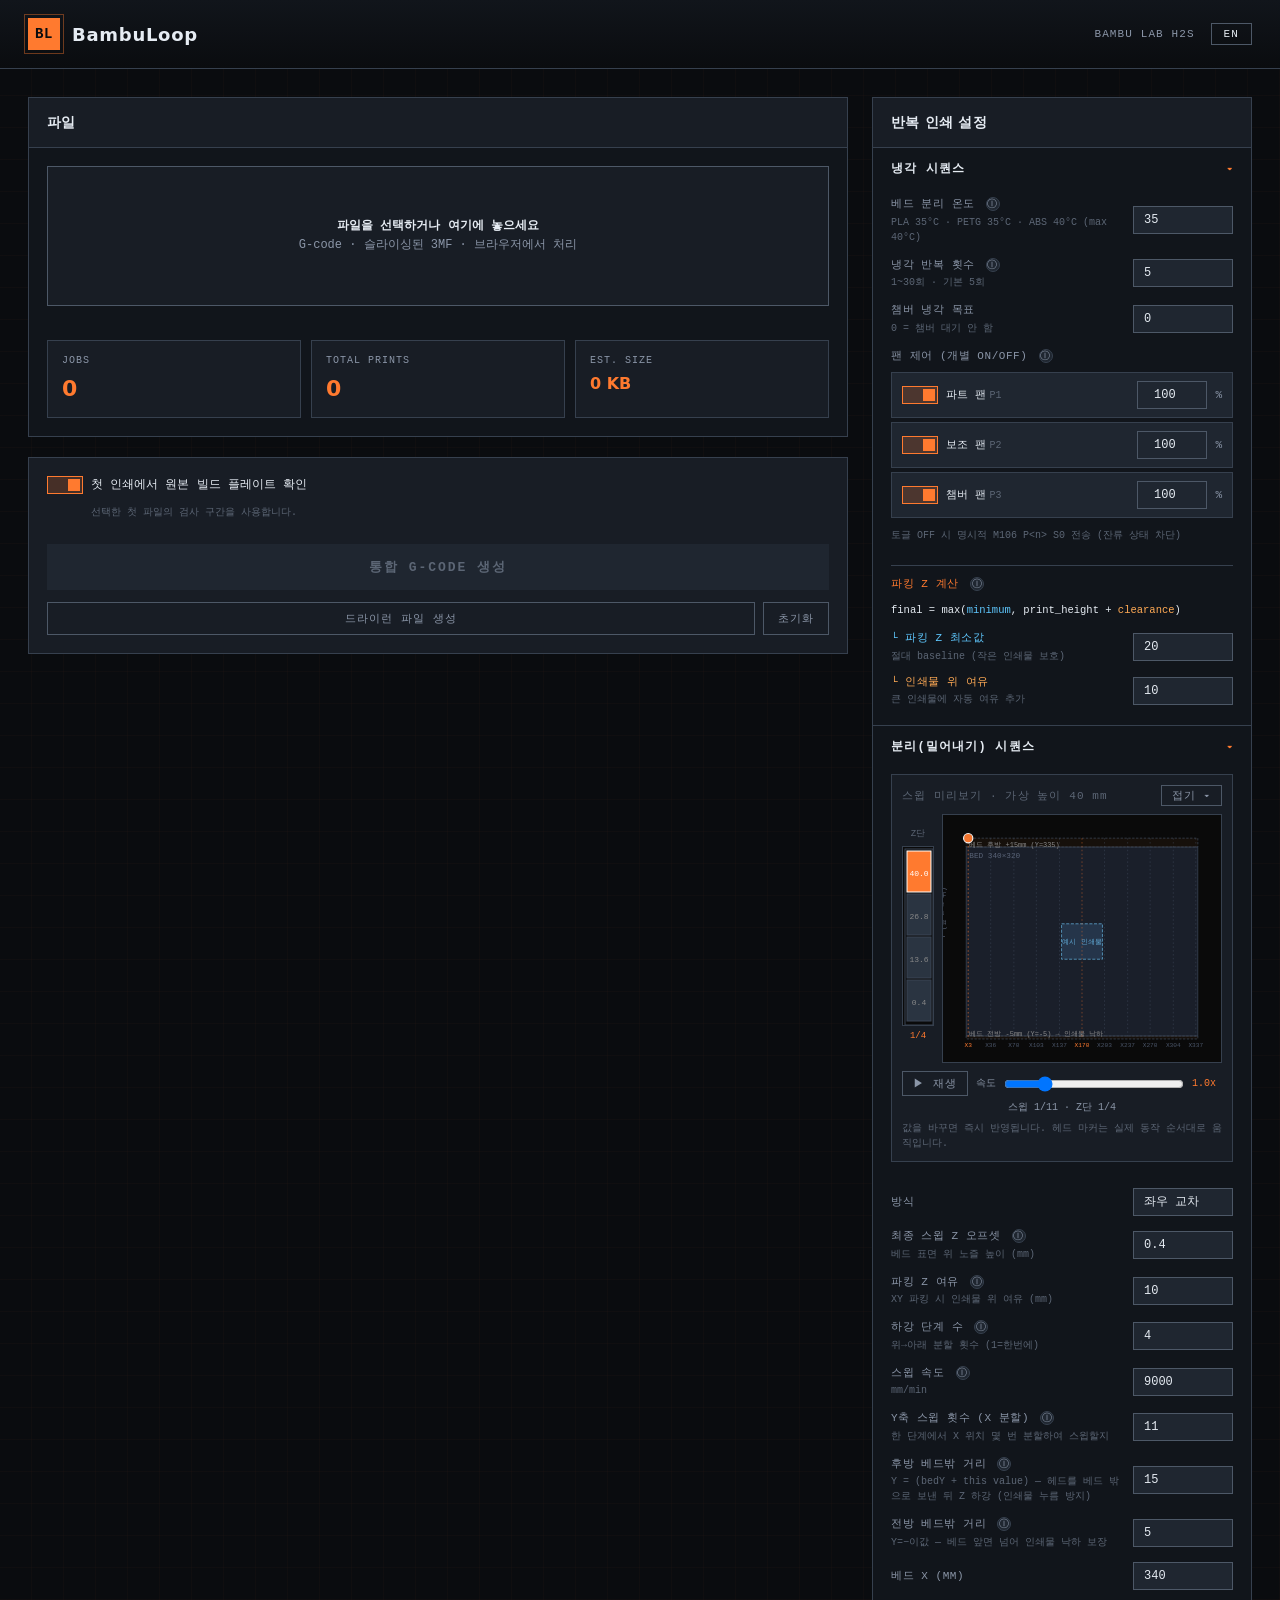
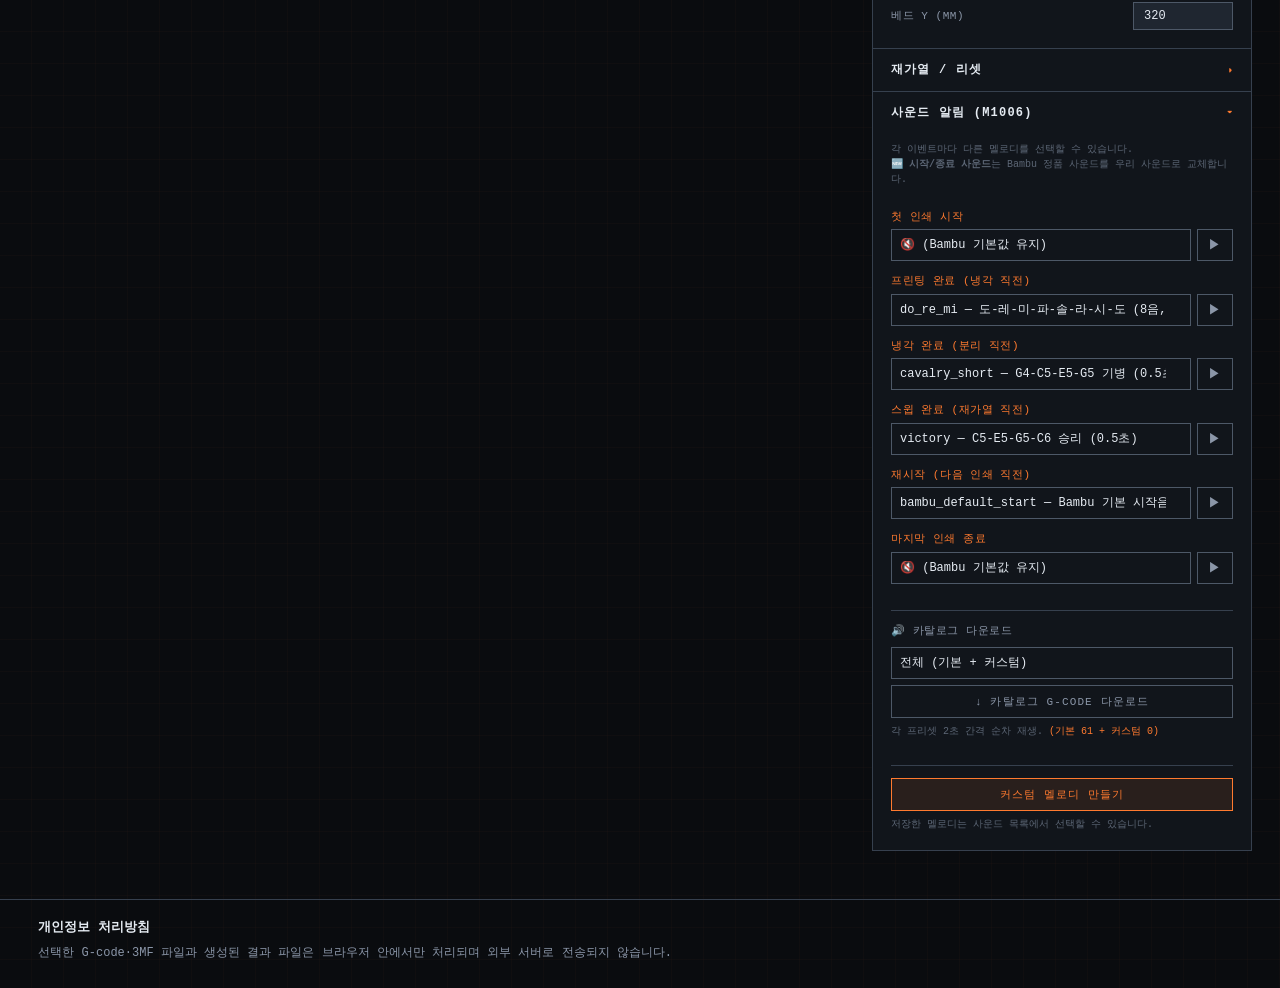
==== docs/index.html @ 319ebb09 "Run BambuLoop in the browser and add GitHub Pages deployment" ====
<!DOCTYPE html>
<html lang="ko">
<head>
<meta charset="UTF-8" />
<meta name="viewport" content="width=device-width, initial-scale=1.0" />
<title>BambuLoop — Bambu H2S 자동 반복 인쇄</title>

<link rel="icon" href="data:,">
<link rel="stylesheet" href="./assets/style.css">
</head>
<body>

<p id="fileNotice" class="notice" hidden>Pages 또는 로컬 HTTP 주소에서 열어 주세요. · Open this site over HTTP or HTTPS.</p>
<script>if (location.protocol === "file:") document.getElementById("fileNotice").hidden = false;</script>

<header>
  <div class="logo">
    <div class="logo-mark">BL</div>
    <div>BambuLoop</div>
  </div>
  <div class="status-bar">
    <span id="engineStatus" role="status" aria-live="polite" hidden></span>
    <span>Bambu Lab H2S</span>
    <button id="langToggle" style="background:transparent; border:1px solid var(--line-2); color:var(--text); padding:4px 12px; cursor:pointer; font-family:inherit; font-size:11px; letter-spacing:0.1em;">
      EN / KO
    </button>
  </div>
</header>

<main>
  <!-- ============ LEFT: job panel ============ -->
  <div>
    <!-- Upload -->
    <div class="panel">
      <div class="panel-header">
        <span class="panel-title"><span data-i18n="panel_upload">파일</span></span>
      </div>
      <div class="panel-body">
        <label class="dropzone" id="dropzone">
          <div class="dropzone-text">
            <strong data-i18n="choose_files">파일을 선택하거나 여기에 놓으세요</strong><br>
            <span data-i18n="file_types">G-code · 슬라이싱된 3MF · 브라우저에서 처리</span>
          </div>
          <input type="file" id="fileInput" multiple accept=".gcode,.gco,.g,.3mf" />
        </label>

        <div class="job-list" id="jobList"></div>
        <div class="summary">
          <div class="summary-card">
            <div class="summary-label">JOBS</div>
            <div class="summary-value" id="sumJobs">0</div>
          </div>
          <div class="summary-card">
            <div class="summary-label">TOTAL PRINTS</div>
            <div class="summary-value" id="sumPrints">0</div>
          </div>
          <div class="summary-card">
            <div class="summary-label">EST. SIZE</div>
            <div class="summary-value" id="sumSize" style="font-size:16px;">— KB</div>
          </div>
        </div>
      </div>
    </div>

    <!-- Multi-project compatibility warning banner (persistent) -->
    <div id="compatBanner" style="display:none; margin-top:12px; padding:14px 16px; border:2px solid #e74c3c; background:rgba(231,76,60,0.1); border-left:6px solid #e74c3c;">
      <div style="display:flex; gap:12px; align-items:flex-start;">
        <div style="flex:1;">
          <div id="compatBannerTitle" style="font-weight:700; font-size:13px; color:#ff8e7a; margin-bottom:6px; letter-spacing:0.05em;">

          </div>
          <div id="compatBannerBody" style="font-size:12px; color:var(--text); line-height:1.6;">
            <!-- filled dynamically -->
          </div>
          <div id="compatBannerHelp" style="font-size:11px; color:var(--text-dim); margin-top:8px; line-height:1.5;">
            <!-- filled dynamically -->
          </div>
        </div>
      </div>
    </div>

    <!-- Actions -->
    <div class="action-zone">
      <div class="plate-check-setting">
        <label class="toggle">
          <input type="checkbox" id="verify_build_plate" aria-describedby="plateCheckSource" checked />
          <span class="toggle-track"></span>
          <span class="toggle-label" data-i18n="verify_plate">첫 인쇄에서 원본 빌드 플레이트 확인</span>
        </label>
        <div class="field-hint" id="plateCheckSource" role="status"></div>
      </div>
      <button class="btn-primary" id="generateBtn" disabled>
        통합 G-code 생성
      </button>
      <div style="display:flex; gap:8px;">
        <button class="btn-secondary" id="dryRunBtn" style="flex:1;"><span data-i18n="btn_dryrun">드라이런 파일 생성</span></button>
        <button class="btn-secondary" id="resetBtn" style="flex:0 0 auto;"><span data-i18n="btn_reset">초기화</span></button>
      </div>
      <div class="result" id="result">
        <div class="result-title"><span data-i18n="result_complete">생성 완료</span></div>
        <div class="result-stats">
          <div>파일명: <span class="v" id="rFile">—</span></div>
          <div>크기: <span class="v" id="rSize">—</span></div>
          <div>총 라인: <span class="v" id="rLines">—</span></div>
          <div>총 인쇄: <span class="v" id="rCopies">—</span></div>
        </div>

        <div class="field-hint" id="resultPlateCheck" aria-live="polite"></div>

        <!-- Safety validation result -->
        <div id="safetyBox" style="margin-top:14px; padding:12px; border:1.5px solid var(--line-2); display:none;">
          <div style="display:flex; align-items:center; justify-content:space-between; margin-bottom:8px; gap:8px; flex-wrap:wrap;">
            <div style="font-weight:700; font-size:13px;" id="safetyVerdict">—</div>
            <div style="display:flex; gap:6px; align-items:center;">
              <span style="font-size:11px; color:var(--text-dim);"><span data-i18n="purge_margin">퍼징 마진</span></span>
              <input type="number" id="safetyMargin" value="20" min="0" max="50" step="1" style="width:60px; background:var(--bg); color:var(--text); border:1px solid var(--line-2); padding:4px;" />
              <span style="font-size:11px; color:var(--text-dim);">mm</span>
              <button class="btn-secondary" id="safetyRecheck" style="padding:4px 10px; font-size:11px;"><span data-i18n="safety_recheck">↻ 재검증</span></button>
            </div>
          </div>
          <div class="result-stats" style="grid-template-columns:1fr 1fr;">
            <div>이동 명령: <span class="v" id="sMoves">—</span></div>
            <div>실제 BBox: <span class="v" id="sBbox" style="font-size:11px;">—</span></div>
            <div>인쇄 영역: <span class="v" id="sPrintable" style="font-size:11px;">—</span></div>
            <div><span data-i18n="safety_physical">구간별 검사 범위</span> <span class="v" id="sPhysical" style="font-size:11px;">—</span></div>
          </div>
          <div style="display:flex; gap:8px; margin-top:8px;">
            <div style="flex:1; padding:8px; background:rgba(255,165,0,0.06); border-left:3px solid #f5a623;">
              ⚠️ 영역 밖: <strong id="sSoftCount">0</strong>
              <button class="btn-secondary" id="sSoftDetailBtn" style="padding:2px 8px; margin-left:6px; font-size:11px;" disabled><span data-i18n="safety_details">상세</span></button>
            </div>
            <div style="flex:1; padding:8px; background:rgba(255,80,80,0.06); border-left:3px solid #e74c3c;">
              ⛔ 충돌 위험: <strong id="sHardCount">0</strong>
              <button class="btn-secondary" id="sHardDetailBtn" style="padding:2px 8px; margin-left:6px; font-size:11px;" disabled>상세</button>
            </div>
          </div>
          <div class="field-hint" id="sHeader" style="margin-top:6px;"></div>
        </div>

        <p id="repackNote" class="notice" hidden></p>
        <a class="btn-download" id="downloadLink" href="#" download>↓ 다운로드</a>
      </div>
    </div>
  </div>

  <!-- ============ RIGHT: settings panel ============ -->
  <aside>
    <div class="panel">
      <div class="panel-header">
        <span class="panel-title"><span data-i18n="panel_settings">반복 인쇄 설정</span></span>
      </div>

      <!-- Cooling settings -->
      <div class="settings-section" data-section="cooling">
        <div class="settings-header">
          <span><span data-i18n="section_cooling">냉각 시퀀스</span></span>
          <span class="chev">▾</span>
        </div>
        <div class="settings-body">
          <div class="field">
            <div class="field-row">
              <div>
                <div class="field-label">
                  <span data-i18n="bed_detach_temp">베드 분리 온도</span>
                  <span class="info-tip" data-tip="bed_detach_tip">ⓘ</span>
                </div>
                <div class="field-hint">PLA 35°C · PETG 35°C · ABS 40°C (max 40°C)</div>
              </div>
              <input type="number" id="cooling_bed_temp" value="35" min="0" max="40" />
            </div>
          </div>
          <div class="field">
            <div class="field-row">
              <div>
                <div class="field-label">냉각 반복 횟수 <span class="info-tip" data-tip="cooling_retries_tip">ⓘ</span></div>
                <div class="field-hint"><span data-i18n="cooling_wait_hint">1~30회 · 기본 5회</span></div>
              </div>
              <input type="number" id="cooling_retries" value="5" min="1" max="30" />
            </div>
          </div>
          <div class="field">
            <div class="field-row">
              <div>
                <div class="field-label">챔버 냉각 목표</div>
                <div class="field-hint">0 = 챔버 대기 안 함</div>
              </div>
              <input type="number" id="cooling_chamber_temp" value="0" min="0" max="60" />
            </div>
          </div>
          <div class="field">
            <div class="field-label" style="margin-bottom:4px;">팬 제어 (개별 ON/OFF) <span class="info-tip" data-tip="fan_tip">ⓘ</span></div>
            <div class="fan-row" id="fan-row-p1">
              <label class="toggle">
                <input type="checkbox" id="part_fan_enabled" aria-labelledby="part_fanLabel" checked />
                <span class="toggle-track"></span>
              </label>
              <div><span class="fan-name" id="part_fanLabel" data-i18n="part_fan">파트 쿨링</span><span class="fan-id">P1</span></div>
              <input type="number" id="part_fan_speed" aria-labelledby="part_fanLabel" value="100" min="0" max="100" /><span class="fan-pct">%</span>
            </div>
            <div class="fan-row" id="fan-row-p2">
              <label class="toggle">
                <input type="checkbox" id="aux_fan_enabled" aria-labelledby="aux_fanLabel" checked />
                <span class="toggle-track"></span>
              </label>
              <div><span class="fan-name" id="aux_fanLabel" data-i18n="aux_fan">AUX 보조 팬</span><span class="fan-id">P2</span></div>
              <input type="number" id="aux_fan_speed" aria-labelledby="aux_fanLabel" value="100" min="0" max="100" /><span class="fan-pct">%</span>
            </div>
            <div class="fan-row" id="fan-row-p3">
              <label class="toggle">
                <input type="checkbox" id="chamber_fan_enabled" aria-labelledby="chamber_fanLabel" checked />
                <span class="toggle-track"></span>
              </label>
              <div><span class="fan-name" id="chamber_fanLabel" data-i18n="chamber_fan">챔버 배기</span><span class="fan-id">P3</span></div>
              <input type="number" id="chamber_fan_speed" aria-labelledby="chamber_fanLabel" value="100" min="0" max="100" /><span class="fan-pct">%</span>
            </div>
            <div class="field-hint" style="margin-top:6px;">토글 OFF 시 명시적 M106 P&lt;n&gt; S0 전송 (잔류 상태 차단)</div>
          </div>
          <!-- Parking Z (two values shown together) -->
          <div class="field" style="border-top:1px solid var(--line); margin-top:10px; padding-top:10px;">
            <div class="field-label" style="color:var(--accent); margin-bottom:4px;">
              <span data-i18n="parking_z_group">파킹 Z 계산</span>
              <span class="info-tip" data-tip="parking_z_tip">ⓘ</span>
            </div>
            <div class="field-hint" style="margin-bottom:8px; font-family:monospace; font-size:10.5px; color:var(--text);">
              final = max(<span style="color:#5fc8ff;">minimum</span>, print_height + <span style="color:#ffaa55;">clearance</span>)
            </div>
            <div class="field-row">
              <div>
                <div class="field-label" style="color:#5fc8ff;">└ <span data-i18n="parking_z_min">파킹 Z 최소값</span></div>
                <div class="field-hint" data-i18n="parking_z_min_hint">절대 baseline (작은 인쇄물 보호)</div>
              </div>
              <input type="number" id="cooling_park_z_min" value="20" min="20" max="320" />
            </div>
            <div class="field-row" style="margin-top:6px;">
              <div>
                <div class="field-label" style="color:#ffaa55;">└ <span data-i18n="parking_z_clearance">인쇄물 위 여유</span></div>
                <div class="field-hint" data-i18n="parking_z_clearance_hint">큰 인쇄물에 자동 여유 추가</div>
              </div>
              <input type="number" id="park_z_clearance" value="10" min="3" max="50" />
            </div>
          </div>
        </div>
      </div>

      <!-- Eject settings -->
      <div class="settings-section" data-section="eject">
        <div class="settings-header">
          <span><span data-i18n="section_eject">분리(밀어내기) 시퀀스</span></span>
          <span class="chev">▾</span>
        </div>
        <div class="settings-body">
          <!-- ==== Sweep visualization (live preview) ==== -->
          <div class="sweep-viz-wrap" style="margin-bottom:14px; border:1px solid var(--line); padding:10px; background:var(--bg-2);">
            <div style="display:flex; justify-content:space-between; align-items:center; margin-bottom:8px;">
              <div style="font-size:11px; color:var(--text-faint); letter-spacing:0.1em;"><span data-i18n="sweep_preview">스윕 미리보기</span> <span id="previewHeight"></span></div>
              <button class="btn-secondary" id="sweepVizToggle" style="padding:2px 10px; font-size:11px;">접기 ▾</button>
            </div>
            <div id="sweepVizContent">
              <div style="display:flex; gap:8px; align-items:flex-start;">
                <!-- Z progress indicator (left side) -->
                <div style="display:flex; flex-direction:column; align-items:center; padding-top:14px;">
                  <div style="font-size:9px; color:var(--text-faint); margin-bottom:4px;">Z단</div>
                  <svg id="sweepZBar" width="32" height="180" style="background:#0a0a0a; border:1px solid var(--line);"></svg>
                  <div id="sweepZLabel" style="font-size:9px; color:var(--accent); margin-top:4px;">1/4</div>
                </div>
                <!-- Bed top-down view (main) -->
                <div style="flex:1;">
                  <svg id="sweepTopSvg" viewBox="0 0 360 320" style="width:100%; height:auto; background:#0a0a0a; border:1px solid var(--line); display:block;"></svg>
                </div>
              </div>
              <!-- Controls -->
              <div style="display:flex; gap:8px; align-items:center; margin-top:8px; flex-wrap:wrap;">
                <button class="btn-secondary" id="sweepPlayBtn" style="padding:4px 10px; font-size:11px; min-width:60px;"><span data-i18n="sweep_play">▶ 재생</span></button>
                <span style="font-size:10px; color:var(--text-dim);"><span data-i18n="sweep_speed">속도</span></span>
                <input type="range" id="sweepSpeed" min="0.5" max="3" step="0.5" value="1" style="flex:1; min-width:80px;" />
                <span id="sweepSpeedLabel" style="font-size:10px; color:var(--accent); min-width:30px;">1.0x</span>
              </div>
              <div id="sweepStatus" style="font-size:10px; color:var(--text-dim); margin-top:4px; text-align:center;">—</div>
              <div class="field-hint" style="margin-top:6px;">
                값을 바꾸면 즉시 반영됩니다. 헤드 마커는 실제 동작 순서대로 움직입니다.
              </div>
            </div>
          </div>

          <div class="field">
            <div class="field-row">
              <div><div class="field-label"><span data-i18n="method">방식</span></div></div>
              <select id="eject_method">
                <option value="multi_sweep">다중 스윕</option>
                <option value="edge_to_center" selected>좌우 교차</option>
                <option value="edge_to_center_bottom">좌우 교차 (바닥 고정)</option>
                <option value="zigzag">지그재그</option>
                <option value="sweep">단일 스윕</option>
                <option value="bottom_only">바닥 반복 (낮은 오브젝트)</option>
                <option value="none">사용 안 함</option>
              </select>
            </div>
          </div>
          <div class="field">
            <div class="field-row">
              <div>
                <div class="field-label">최종 스윕 Z 오프셋 <span class="info-tip" data-tip="eject_z_offset_tip">ⓘ</span></div>
                <div class="field-hint">베드 표면 위 노즐 높이 (mm)</div>
              </div>
              <input type="number" id="eject_z_offset" value="0.4" step="0.1" min="0" max="5" />
            </div>
          </div>
          <div class="field">
            <div class="field-row">
              <div>
                <div class="field-label">파킹 Z 여유 <span class="info-tip" data-tip="initial_z_clearance_tip">ⓘ</span></div>
                <div class="field-hint">XY 파킹 시 인쇄물 위 여유 (mm)</div>
              </div>
              <input type="number" id="eject_z_start_offset" value="10" step="0.5" min="2" max="50" />
            </div>
          </div>
          <div class="field">
            <div class="field-row">
              <div>
                <div class="field-label">하강 단계 수 <span class="info-tip" data-tip="descent_steps_tip">ⓘ</span></div>
                <div class="field-hint">위→아래 분할 횟수 (1=한번에)</div>
              </div>
              <input type="number" id="eject_descent_steps" value="4" min="1" max="10" />
            </div>
          </div>
          <div class="field">
            <div class="field-row">
              <div>
                <div class="field-label">스윕 속도 <span class="info-tip" data-tip="sweep_speed_tip">ⓘ</span></div>
                <div class="field-hint">mm/min</div>
              </div>
              <input type="number" id="eject_speed" value="9000" min="500" max="12000" step="100" />
            </div>
          </div>
          <div class="field">
            <div class="field-row">
              <div>
                <div class="field-label">Y축 스윕 횟수 (X 분할) <span class="info-tip" data-tip="x_passes_tip">ⓘ</span></div>
                <div class="field-hint">한 단계에서 X 위치 몇 번 분할하여 스윕할지</div>
              </div>
              <input type="number" id="eject_passes" value="11" min="1" max="30" />
            </div>
          </div>
          <div class="field">
            <div class="field-row">
              <div>
                <div class="field-label">후방 베드밖 거리 <span class="info-tip" data-tip="back_overhang_tip">ⓘ</span></div>
                <div class="field-hint">Y = (bedY + this value) — 헤드를 베드 밖으로 보낸 뒤 Z 하강 (인쇄물 누름 방지)</div>
              </div>
              <input type="number" id="back_overhang_mm" value="15" min="0" max="30" />
            </div>
          </div>
          <div class="field">
            <div class="field-row">
              <div>
                <div class="field-label">전방 베드밖 거리 <span class="info-tip" data-tip="front_overhang_tip">ⓘ</span></div>
                <div class="field-hint">Y=−이값 — 베드 앞면 넘어 인쇄물 낙하 보장</div>
              </div>
              <input type="number" id="front_overhang_mm" value="5" min="0" max="20" />
            </div>
          </div>
          <div class="field">
            <div class="field-row">
              <div><div class="field-label">베드 X (mm)</div></div>
              <input type="number" id="bed_size_x" value="340" min="100" max="500" />
            </div>
          </div>
          <div class="field">
            <div class="field-row">
              <div><div class="field-label">베드 Y (mm)</div></div>
              <input type="number" id="bed_size_y" value="320" min="100" max="500" />
            </div>
          </div>
        </div>
      </div>

      <!-- Reset / safety -->
      <div class="settings-section collapsed" data-section="reset">
        <div class="settings-header">
          <span data-i18n="section_reheat">리셋 / 안전 / 재가열</span>
          <span class="chev">▾</span>
        </div>
        <div class="settings-body">
          <label class="toggle">
            <input type="checkbox" id="pause_after_eject" />
            <span class="toggle-track"></span>
            <span class="toggle-label">분리 후 일시정지 (Handy 카메라로 검증)</span>
          </label>
          <div class="field-hint" style="margin-left:46px;margin-top:-4px;">M400 U1 삽입. Bambu Handy/Studio에서 'Resume'으로 재개</div>

          <label class="toggle">
            <input type="checkbox" id="nozzle_clean_between" checked />
            <span class="toggle-track"></span>
            <span class="toggle-label">노즐 클리닝 (G150.1)</span>
          </label>
          <div class="field-hint" style="margin-left:46px;margin-top:-4px;">Bambu 플러싱 블록에 이미 포함됨. 플러싱 fallback 시에만 개별 적용.</div>

          <label class="toggle">
            <input type="checkbox" id="rehome_xy_between" checked />
            <span class="toggle-track"></span>
            <span class="toggle-label">XY 재호밍 (인쇄 사이)</span>
          </label>
          <label class="toggle">
            <input type="checkbox" id="rehome_z_between" />
            <span class="toggle-track"></span>
            <span class="toggle-label">Z 재호밍 (느림, 정밀 필요 시)</span>
          </label>
          <label class="toggle">
            <input type="checkbox" id="purge_between" checked />
            <span class="toggle-track"></span>
            <span class="toggle-label">플러싱 + 클리닝 (Bambu 표준)</span>
          </label>
          <div class="field-hint" style="margin-left:46px; margin-top:-4px;">
            가비지 캔으로 필라멘트 배출(E45) + G150.1 와이프 — 베드에 잔여물 없음.<br>
            <span data-i18n="purge_source">슬라이서 파일의 필라멘트별 퍼징 설정을 사용합니다.</span>
          </div>
          <div class="field">
            <div class="field-row">
              <div>
                <div class="field-label">Fallback 시만 사용</div>
                <div class="field-hint">Bambu 블록 없을 때 수동 E 압출량 (legacy, 무시됨)</div>
              </div>
              <input type="number" id="purge_length_mm" value="30" min="10" max="100" />
            </div>
          </div>

          <!-- M73 progress recalc options -->
          <div class="field" style="border-top:1px solid var(--line); margin-top:10px; padding-top:10px;">
            <div class="field-label" style="color:var(--accent);"><span data-i18n="m73_section">M73 진행률 재계산</span></div>
            <div class="field-hint" style="margin-bottom:6px; line-height:1.5;">
              원본 G-code 헤더의 시간을 기반으로 전체 bambuloop 누적 진행률 자동 계산.
              <strong>항상 ON</strong> — 인쇄 사이 POST_PRINT 시간만 미세조정 가능.
            </div>
            <div class="field-row">
              <div>
                <div class="field-label"><span data-i18n="m73_override">사이클당 추가 시간 (분)</span></div>
                <div class="field-hint">0 = 자동 추정 (냉각/분리/재가열/리셋 합산)</div>
              </div>
              <input type="number" id="post_print_override_min" value="0" min="0" max="60" step="1" />
            </div>
          </div>
        </div>
      </div>

      <!-- Sound alert settings -->
      <div class="settings-section" data-section="sound">
        <div class="settings-header">
          <span><span data-i18n="section_sound">사운드 알림 (M1006)</span></span>
          <span class="chev">▾</span>
        </div>
        <div class="settings-body">
          <div class="field-hint" style="margin-bottom:10px;">
            각 이벤트마다 다른 멜로디를 선택할 수 있습니다.<br>
            🆕 <strong>시작/종료 사운드</strong>는 Bambu 정품 사운드를 우리 사운드로 교체합니다.
          </div>

          <div class="field">
            <div class="field-label" style="color:var(--accent);"><span data-i18n="sound_event_start">첫 인쇄 시작</span></div>
            <div style="display:flex; gap:6px; align-items:center;"><select id="sound_print_start" style="flex:1; min-width:0; background:var(--bg); color:var(--text); border:1.5px solid var(--line-2); padding:8px; font-family:inherit; font-size:12px;"></select><button class="btn-secondary sound-preview-btn" data-target="sound_print_start" style="padding:6px 10px; font-size:13px; flex-shrink:0;" title="브라우저에서 미리듣기">▶</button></div>
          </div>

          <div class="field">
            <div class="field-label" style="color:var(--accent);"><span data-i18n="sound_event_done">프린팅 완료 (냉각 직전)</span></div>
            <div style="display:flex; gap:6px; align-items:center;"><select id="sound_print_done" style="flex:1; min-width:0; background:var(--bg); color:var(--text); border:1.5px solid var(--line-2); padding:8px; font-family:inherit; font-size:12px;"></select><button class="btn-secondary sound-preview-btn" data-target="sound_print_done" style="padding:6px 10px; font-size:13px; flex-shrink:0;" title="브라우저에서 미리듣기">▶</button></div>
          </div>

          <div class="field">
            <div class="field-label" style="color:var(--accent);"><span data-i18n="sound_event_cool">냉각 완료 (분리 직전)</span></div>
            <div style="display:flex; gap:6px; align-items:center;"><select id="sound_cool_done" style="flex:1; min-width:0; background:var(--bg); color:var(--text); border:1.5px solid var(--line-2); padding:8px; font-family:inherit; font-size:12px;"></select><button class="btn-secondary sound-preview-btn" data-target="sound_cool_done" style="padding:6px 10px; font-size:13px; flex-shrink:0;" title="브라우저에서 미리듣기">▶</button></div>
          </div>

          <div class="field">
            <div class="field-label" style="color:var(--accent);"><span data-i18n="sound_event_sweep">스윕 완료 (재가열 직전)</span></div>
            <div style="display:flex; gap:6px; align-items:center;"><select id="sound_sweep_done" style="flex:1; min-width:0; background:var(--bg); color:var(--text); border:1.5px solid var(--line-2); padding:8px; font-family:inherit; font-size:12px;"></select><button class="btn-secondary sound-preview-btn" data-target="sound_sweep_done" style="padding:6px 10px; font-size:13px; flex-shrink:0;" title="브라우저에서 미리듣기">▶</button></div>
          </div>

          <div class="field">
            <div class="field-label" style="color:var(--accent);"><span data-i18n="sound_event_restart">재시작 (다음 인쇄 직전)</span></div>
            <div style="display:flex; gap:6px; align-items:center;"><select id="sound_restart" style="flex:1; min-width:0; background:var(--bg); color:var(--text); border:1.5px solid var(--line-2); padding:8px; font-family:inherit; font-size:12px;"></select><button class="btn-secondary sound-preview-btn" data-target="sound_restart" style="padding:6px 10px; font-size:13px; flex-shrink:0;" title="브라우저에서 미리듣기">▶</button></div>
          </div>

          <div class="field">
            <div class="field-label" style="color:var(--accent);"><span data-i18n="sound_event_end">마지막 인쇄 종료</span></div>
            <div style="display:flex; gap:6px; align-items:center;"><select id="sound_print_end" style="flex:1; min-width:0; background:var(--bg); color:var(--text); border:1.5px solid var(--line-2); padding:8px; font-family:inherit; font-size:12px;"></select><button class="btn-secondary sound-preview-btn" data-target="sound_print_end" style="padding:6px 10px; font-size:13px; flex-shrink:0;" title="브라우저에서 미리듣기">▶</button></div>
          </div>

          <div style="margin-top:14px; padding-top:12px; border-top:1px solid var(--line);">
            <div class="field-label" style="margin-bottom:8px;"><span data-i18n="catalog_label">🔊 카탈로그 다운로드</span></div>
            <select id="catalogMode" style="width:100%; background:var(--bg); color:var(--text); border:1.5px solid var(--line-2); padding:8px; font-family:inherit; font-size:12px; margin-bottom:6px;">
              <option value="all"><span data-i18n="catalog_all">전체 (기본 + 커스텀)</span></option>
              <option value="builtin"><span data-i18n="catalog_builtin">기본 프리셋만</span></option>
              <option value="custom"><span data-i18n="catalog_custom">내 커스텀 멜로디만</span></option>
            </select>
            <button class="btn-secondary" id="soundCatalogBtn" style="width:100%;">
              ↓ 카탈로그 G-code 다운로드
            </button>
            <div class="field-hint" style="margin-top:6px; line-height:1.5;">
              각 프리셋 2초 간격 순차 재생. <span id="soundCatalogCount" style="color:var(--accent);"></span>
            </div>
          </div>

          <div style="margin-top:14px; padding-top:12px; border-top:1px solid var(--line);">
            <button class="btn-secondary" id="customMelodyBtn" style="width:100%; background:rgba(255,122,47,0.1); border-color:var(--accent); color:var(--accent);">
              커스텀 멜로디 만들기
            </button>
            <div class="field-hint" style="margin-top:6px; line-height:1.5;">
              <span data-i18n="melody_use">저장한 멜로디는 사운드 목록에서 선택할 수 있습니다.</span>
            </div>
          </div>
        </div>
      </div>
    </div>
  </aside>
</main>

<footer class="privacy-footer" aria-labelledby="privacyHeading">
  <h2 id="privacyHeading" data-i18n="privacy_heading">개인정보 처리방침</h2>
  <p data-i18n="privacy_files">선택한 G-code·3MF 파일과 생성된 결과 파일은 브라우저 안에서만 처리되며 외부 서버로 전송되지 않습니다.</p>
</footer>

<!-- ============================================================ -->
<!-- Custom modal (replaces native alert/confirm)                  -->
<!-- ============================================================ -->
<div class="modal-backdrop" id="alertModal" style="display:none; z-index:10010;">
  <div class="modal-card" style="max-width:520px; border:2px solid var(--accent);">
    <div class="modal-header" style="border-bottom:1px solid var(--line);">
      <span id="alertModalTitle" style="font-weight:700; letter-spacing:0.05em; font-size:14px;">Notice</span>
      <button class="modal-close" id="alertModalClose" style="background:none; border:none; color:var(--text); font-size:24px; cursor:pointer; line-height:1;">×</button>
    </div>
    <div class="modal-body" id="alertModalBody" style="padding:18px; font-size:13px; line-height:1.7; color:var(--text);">
      <!-- filled dynamically -->
    </div>
    <div class="modal-footer" style="padding:12px 18px; border-top:1px solid var(--line); display:flex; gap:8px; justify-content:flex-end;">
      <button class="btn-secondary" id="alertModalCancel" style="display:none;">Cancel</button>
      <button class="btn-primary" id="alertModalOk" style="padding:8px 24px;">OK</button>
    </div>
  </div>
</div>

<!-- ============================================================ -->
<!-- Custom melody builder modal                                   -->
<!-- ============================================================ -->
<div class="modal-backdrop" id="customMelodyModal" style="display:none;">
  <div class="modal-card" style="max-width:680px;">
    <div class="modal-header">
      <span style="color:var(--accent); font-weight:700; letter-spacing:0.15em;"><span data-i18n="modal_melody_builder">커스텀 멜로디 빌더</span></span>
      <button class="modal-close" id="cmCancel">×</button>
    </div>
    <div class="modal-body">
      <p style="font-size:12px; color:var(--text-dim); margin-bottom:14px; line-height:1.6;">
        음표를 추가/순서변경/삭제해서 멜로디를 만드세요.
        <strong style="color:var(--accent);">브라우저 미리듣기</strong>는 즉시 가능 (모터 음과 다름),
        <strong style="color:var(--accent);">프린터 미리듣기</strong>는 G-code 다운로드 후 프린터에서 실행.
      </p>

      <!-- Melody name -->
      <div class="field" style="margin-bottom:12px;">
        <div class="field-label">멜로디 이름</div>
        <input type="text" id="cmName" placeholder="예: 내 멜로디 1" data-placeholder-en="e.g. My Melody 1" data-placeholder-ko="예: 내 멜로디 1" style="width:100%; background:var(--bg); color:var(--text); border:1.5px solid var(--line-2); padding:8px; font-family:inherit; font-size:13px;" />
      </div>

      <!-- Add note (piano keyboard) -->
      <div style="border:1px solid var(--line); padding:12px; margin-bottom:12px;">
        <div class="field-label" style="color:var(--accent); margin-bottom:8px;">▸ 🎹 피아노 (들리는 음역대 C4~D6)</div>
        <div class="field-hint" style="margin-bottom:8px;">
          건반을 클릭하면 즉시 노트 추가 + 미리듣기. 길이는 아래 슬라이더로 미리 설정.
        </div>
        <div class="piano-wrap">
          <div class="piano" id="pianoContainer"></div>
        </div>
        <div style="display:grid; grid-template-columns: 1fr auto; gap:8px; align-items:end; margin-top:10px;">
          <div>
            <div class="field-hint" style="margin-bottom:3px;">길이: <span id="cmDurDisplay">0.2초</span> (B=<span id="cmDurTicks">20</span>)</div>
            <input type="range" id="cmDuration" min="10" max="80" step="5" value="20" style="width:100%;" />
          </div>
          <button class="btn-secondary" id="cmAddRest" style="padding:8px 16px;">+ 휴지</button>
        </div>
      </div>

      <!-- Note list -->
      <div style="border:1px solid var(--line); padding:12px; margin-bottom:12px; min-height:80px; max-height:200px; overflow-y:auto;">
        <div class="field-label" style="color:var(--accent); margin-bottom:8px;">▸ <span data-i18n="modal_melody_label">멜로디</span> (<span id="cmNoteCount">0</span><span class="cm-notes-suffix">음, </span><span id="cmTotalDur">0초</span>)</div>
        <div id="cmNoteList" style="display:flex; flex-wrap:wrap; gap:6px;"></div>
        <div id="cmEmptyHint" style="color:var(--text-faint); font-size:12px; text-align:center; padding:20px;">위에서 음을 추가하세요</div>
      </div>

      <!-- Preview -->
      <div style="display:grid; grid-template-columns:1fr 1fr; gap:8px; margin-bottom:12px;">
        <button class="btn-secondary" id="cmPreviewBrowser"><span data-i18n="btn_preview_browser">🔊 브라우저 미리듣기</span></button>
        <button class="btn-secondary" id="cmPreviewPrinter"><span data-i18n="btn_preview_printer">📥 프린터 G-code 다운로드</span></button>
      </div>

      <!-- Saved melodies -->
      <div style="border-top:1px solid var(--line); padding-top:12px;">
        <div class="field-label" style="color:var(--accent); margin-bottom:8px;">▸ 저장된 커스텀 멜로디 (<span id="cmSavedCount">0</span>개, 무제한 추가)</div>
        <div id="cmSavedList" style="display:flex; flex-direction:column; gap:6px; max-height:240px; overflow-y:auto;"></div>
        <div data-i18n="no_saved_melodies" id="cmSavedEmpty" style="color:var(--text-faint); font-size:12px; text-align:center; padding:8px;">저장된 멜로디 없음</div>
      </div>
    </div>
    <div class="modal-footer">
      <button class="btn-secondary" id="cmClear"><span data-i18n="btn_new_melody">새 멜로디</span></button>
      <button class="btn-primary" id="cmSave" style="padding:10px 24px;"><span data-i18n="btn_save_melody">멜로디 저장</span></button>
    </div>
  </div>
</div>

<div class="toast" id="toast"></div>

<!-- ============================================================ -->
<!-- DRY-RUN options modal                                         -->
<!-- ============================================================ -->
<div class="modal-backdrop" id="dryRunModal" style="display:none;">
  <div class="modal-card">
    <div class="modal-header">
      <span style="color:var(--accent); font-weight:700; letter-spacing:0.15em;">드라이런 옵션</span>
      <button class="modal-close" id="drCancel">×</button>
    </div>
    <div class="modal-body">
      <p style="font-size:12px; color:var(--text-dim); margin-bottom:14px; line-height:1.5;">
        실제 인쇄 없이 자동화 시퀀스만 검증합니다.<br>
        포함할 phase를 선택하세요. <strong style="color:var(--accent);">대기 OFF</strong>는 M190/M109 등 온도 도달 대기를 생략하여 빠른 검증이 가능합니다.
      </p>

      <div class="dr-row">
        <label class="dr-toggle">
          <input type="checkbox" id="dr_include_cooling" checked>
          <span class="dr-label">냉각 시퀀스 포함</span>
        </label>
        <label class="dr-toggle dr-sub">
          <input type="checkbox" id="dr_wait_cooling">
          <span class="dr-label">└ 냉각 완료 대기 (M190 R)</span>
        </label>
      </div>

      <div class="dr-row">
        <label class="dr-toggle">
          <input type="checkbox" id="dr_include_eject" checked>
          <span class="dr-label">분리(스윕) 시퀀스 포함</span>
        </label>
      </div>

      <div class="dr-row">
        <label class="dr-toggle">
          <input type="checkbox" id="dr_include_reheat" checked>
          <span class="dr-label">재가열 시퀀스 포함</span>
        </label>
        <label class="dr-toggle dr-sub">
          <input type="checkbox" id="dr_wait_reheat">
          <span class="dr-label">└ 재가열 완료 대기 (M190/M109)</span>
        </label>
      </div>

      <div class="dr-row">
        <label class="dr-toggle">
          <input type="checkbox" id="dr_include_reset" checked>
          <span class="dr-label">리셋 (재호밍/퍼지) 포함</span>
        </label>
      </div>

      <div style="border-top:1px solid var(--line); margin:14px 0 10px; padding-top:10px;">
        <div style="font-size:11px; color:var(--text-faint); text-transform:uppercase; letter-spacing:0.15em; margin-bottom:8px;">▸ 시작 시퀀스 최적화</div>
        <label class="dr-toggle">
          <input type="checkbox" id="dr_minimal_start">
          <span class="dr-label">⚡ 최소 시작 시퀀스 (캘리브레이션 생략)</span>
        </label>
        <div class="field-hint" style="margin-left:26px; line-height:1.5; margin-top:2px; margin-bottom:8px;">
          유지: <strong style="color:var(--green);">G28 (Z/XY 호밍), 가열, AMS 로드</strong><br>
          제거: <strong style="color:var(--yellow);">오토 레벨링(G29), 유량/진동 보정, 필라멘트 프라이밍, 노즐 와이프 반복</strong>
        </div>

        <label class="dr-toggle">
          <input type="checkbox" id="dr_skip_ams_load">
          <span class="dr-label">🚫 AMS 필라멘트 로드 스킵</span>
        </label>
        <div class="field-hint" style="margin-left:26px; line-height:1.5; margin-top:2px; margin-bottom:8px;">
          추가 제거: <strong style="color:var(--yellow);">T0/M620/M621 (AMS 슬롯 선택), 플러싱 블록(E45)</strong><br>
          <span style="color:var(--text-faint);">→ 필라멘트 없이 순수 가열 + 스윕 + 클리닝 테스트. 종료 시 간소화됨.</span>
        </div>
      </div>

      <div style="border-top:1px solid var(--line); margin:14px 0 10px; padding-top:10px;">
        <div style="font-size:11px; color:var(--text-faint); text-transform:uppercase; letter-spacing:0.15em; margin-bottom:8px;">▸ 반복 사이클</div>
        <div class="field">
          <div class="field-row">
            <div>
              <div class="field-label">사이클 수</div>
              <div class="field-hint">1~10 회 반복 — 각 사이클 사이에 가짜 body 삽입</div>
            </div>
            <input type="number" id="dr_cycles" value="1" min="1" max="10" style="width:80px;" />
          </div>
        </div>
      </div>

      <div class="dr-info" id="drInfo">
        시뮬레이션 — 인쇄높이 <strong id="drInfoH">40</strong>mm /
        노즐 <strong id="drInfoN">220</strong>°C / 베드 <strong id="drInfoB">55</strong>°C
        <br><span id="drInfoSample" style="color:var(--text-faint);">시작 G-code: 기본값 (업로드 파일 없음)</span>
      </div>
    </div>
    <div class="modal-footer">
      <button class="btn-secondary" id="drCancel2">취소</button>
      <button class="btn-primary" id="drGenerate" style="padding:10px 24px;">▶ 생성</button>
    </div>
  </div>
</div>



<script type="module" src="./assets/app.mjs"></script>
</body>
</html>
---- docs/assets/style.css ----
:root {
  --bg-0: #0a0c0f;
  --bg-1: #11151b;
  --bg-2: #181d25;
  --bg-3: #1f2630;
  --line: #36404e;
  --line-2: #4d5867;
  --text: #e6ecf3;
  --text-dim: #8b96a8;
  --text-faint: #5c6675;
  --accent: #ff7a2f;          /* H2S 오렌지 */
  --accent-dim: #b85320;
  --cyan: #4dd2ff;             /* 인디케이터 시안 */
  --cyan-dim: #2a8db8;
  --green: #5fcf80;
  --red: #ff5050;
  --yellow: #f5c451;

  --mono: 'JetBrains Mono', ui-monospace, 'SF Mono', Consolas, monospace;
  --display: 'Space Grotesk', system-ui, sans-serif;
}

* { box-sizing: border-box; margin: 0; padding: 0; }
html, body { background: var(--bg-0); color: var(--text); font-family: var(--mono); font-size: 13px; line-height: 1.5; }

/* background grid */
body {
  background-image:
    linear-gradient(rgba(255,122,47,0.025) 1px, transparent 1px),
    linear-gradient(90deg, rgba(255,122,47,0.025) 1px, transparent 1px);
  background-size: 32px 32px;
  background-position: -1px -1px;
  min-height: 100vh;
}

/* ===== HEADER ===== */
header {
  border-bottom: 1px solid var(--line);
  background: linear-gradient(180deg, var(--bg-1), var(--bg-0));
  padding: 18px 28px;
  display: flex;
  align-items: center;
  gap: 24px;
  position: sticky;
  top: 0;
  z-index: 100;
  backdrop-filter: blur(8px);
}
.logo {
  display: flex; align-items: center; gap: 12px;
  font-family: var(--display);
  font-weight: 700;
  letter-spacing: 0.04em;
  font-size: 18px;
}
.logo-mark {
  width: 32px; height: 32px;
  background: var(--accent);
  display: grid; place-items: center;
  font-family: var(--mono);
  font-weight: 700;
  color: var(--bg-0);
  font-size: 14px;
  position: relative;
}
.logo-mark::after {
  content: '';
  position: absolute; inset: -4px;
  border: 1px solid var(--accent);
  opacity: 0.4;
}
.status-bar {
  margin-left: auto;
  display: flex; gap: 16px; align-items: center;
  font-size: 11px; color: var(--text-dim);
  text-transform: uppercase; letter-spacing: 0.1em;
}

/* ===== LAYOUT ===== */
main {
  max-width: 1400px;
  margin: 0 auto;
  padding: 28px;
  display: grid;
  grid-template-columns: 1fr 380px;
  gap: 24px;
}
@media (max-width: 1100px) { main { grid-template-columns: 1fr; } }

/* ===== PANEL ===== */
.panel {
  background: var(--bg-1);
  border: 1px solid var(--line);
  position: relative;
}
.panel-header {
  padding: 14px 18px;
  border-bottom: 1px solid var(--line);
  background: var(--bg-2);
  display: flex; align-items: center; gap: 10px;
}
.panel-title {
  font-family: var(--display);
  font-weight: 600;
  font-size: 14px;
  letter-spacing: 0.02em;
}
.panel-body { padding: 18px; }

/* ===== UPLOAD AREA ===== */
.dropzone {
  display: flex;
  flex-direction: column;
  align-items: center;
  justify-content: center;
  width: 100%;
  min-height: 140px;
  box-sizing: border-box;
  border: 1.5px solid var(--line-2);
  background: var(--bg-2);
  padding: 36px 20px;
  text-align: center;
  cursor: pointer;
  transition: all 0.15s;
  position: relative;
}
.dropzone:hover, .dropzone.drag {
  border-color: var(--accent);
  background: rgba(255, 122, 47, 0.04);
}
.dropzone-text { color: var(--text-dim); font-size: 12px; line-height: 1.6; }
.dropzone-text strong { color: var(--text); font-weight: 600; }
.dropzone input, .toggle input {
  position: absolute;
  width: 1px; height: 1px;
  padding: 0; border: 0;
  clip-path: inset(50%); overflow: hidden;
  white-space: nowrap;
}

/* ===== JOB LIST ===== */
.job-list {
  margin-top: 18px;
  display: flex; flex-direction: column; gap: 10px;
}
.job-item {
  background: var(--bg-2);
  border: 1px solid var(--line);
  border-left: 3px solid var(--cyan);
  padding: 14px 16px;
  display: grid;
  grid-template-columns: 1fr auto auto;
  gap: 14px;
  align-items: center;
}
.job-info { min-width: 0; }
.job-name {
  font-weight: 600; font-size: 13px;
  white-space: nowrap; overflow: hidden; text-overflow: ellipsis;
  margin-bottom: 4px;
}
.job-meta {
  font-size: 10px; color: var(--text-dim);
  display: flex; gap: 10px; flex-wrap: wrap;
}
.job-meta span { display: inline-flex; align-items: center; gap: 4px; }
.job-meta .sep { color: var(--text-faint); }
.tag {
  display: inline-block;
  padding: 1px 6px;
  background: var(--bg-3);
  border: 1px solid var(--line-2);
  font-size: 10px; color: var(--text-dim);
  text-transform: uppercase; letter-spacing: 0.05em;
}
.tag.cyan { color: var(--cyan); border-color: var(--cyan-dim); }
.tag.orange { color: var(--accent); border-color: var(--accent-dim); }
.tag.yellow { color: var(--yellow); border-color: rgba(245,196,81,0.3); }
.tag.purple { color: #c896ff; border-color: rgba(200,150,255,0.3); }

.count-input {
  display: flex; align-items: center;
  background: var(--bg-3);
  border: 1px solid var(--line-2);
}
.count-input button {
  background: none; border: none; color: var(--text-dim);
  width: 28px; height: 32px; cursor: pointer; font-family: var(--mono); font-size: 14px;
}
.count-input button:hover { color: var(--accent); background: rgba(255,122,47,0.08); }
.count-input input {
  width: 44px; text-align: center;
  background: none; border: none; color: var(--text);
  font-family: var(--mono); font-size: 13px; font-weight: 600;
  border-left: 1px solid var(--line); border-right: 1px solid var(--line);
  height: 32px;
}
.count-input input:focus { outline: 1px solid var(--accent); }
.btn-icon {
  background: none; border: 1px solid var(--line-2); color: var(--text-dim);
  width: 32px; height: 32px; cursor: pointer; font-family: var(--mono);
  display: grid; place-items: center;
}
.btn-icon:hover { border-color: var(--red); color: var(--red); background: rgba(255,80,80,0.08); }

/* ===== SETTINGS ===== */
.settings-section {
  border-bottom: 1px solid var(--line);
}
.settings-section:last-child { border-bottom: none; }
.settings-header {
  padding: 12px 18px; cursor: pointer;
  display: flex; justify-content: space-between; align-items: center;
  font-size: 12px; font-weight: 600;
  text-transform: uppercase; letter-spacing: 0.1em;
  color: var(--text);
  user-select: none;
}
.settings-header:hover { background: var(--bg-2); }
.settings-header .chev { color: var(--accent); transition: transform 0.2s; font-size: 10px; }
.settings-section.collapsed .chev { transform: rotate(-90deg); }
.settings-body { padding: 6px 18px 18px 18px; display: grid; gap: 12px; }
.settings-section.collapsed .settings-body { display: none; }

.field { display: grid; gap: 4px; }
.field-row { display: grid; grid-template-columns: 1fr 100px; gap: 12px; align-items: center; }
.fan-row {
  display: grid; grid-template-columns: auto 1fr 70px auto; gap: 8px;
  align-items: center; padding: 8px 10px;
  background: var(--bg-3); border: 1px solid var(--line);
}
.fan-row .fan-pct { font-size: 11px; color: var(--text-dim); }

/* info tooltip (ⓘ icon) */
.info-tip {
  display: inline-block;
  width: 14px; height: 14px;
  margin-left: 4px;
  border-radius: 50%;
  background: var(--bg-3);
  color: var(--text-dim);
  font-size: 10px;
  text-align: center;
  line-height: 14px;
  cursor: help;
  border: 1px solid var(--line);
  position: relative;
  vertical-align: middle;
  font-family: inherit;
  user-select: none;
}
.info-tip:hover { background: var(--accent); color: #000; border-color: var(--accent); }
.info-tip-popover {
  position: fixed;
  background: #15171b;
  color: var(--text);
  border: 1px solid var(--accent);
  padding: 10px 14px;
  font-size: 11.5px;
  line-height: 1.6;
  max-width: 320px;
  z-index: 9999;
  box-shadow: 0 6px 20px rgba(0,0,0,0.5);
  pointer-events: none;
  font-weight: normal;
  letter-spacing: 0;
}
.fan-row.disabled { opacity: 0.45; }
.fan-row .fan-name { font-size: 11px; color: var(--text); font-weight: 500; }
.fan-row .fan-id { font-size: 10px; color: var(--text-faint); margin-left: 4px; }
.fan-row input[type="number"] {
  background: var(--bg-2); border: 1px solid var(--line-2);
  color: var(--text); padding: 5px 8px;
  font-family: var(--mono); font-size: 12px; text-align: center;
  width: 100%;
}
.fan-row input[type="number"]:focus { outline: 1px solid var(--accent); border-color: var(--accent); }
.fan-row input[type="number"]:disabled { color: var(--text-faint); cursor: not-allowed; }
.field-label {
  font-size: 11px; color: var(--text-dim);
  text-transform: uppercase; letter-spacing: 0.05em;
}
.field-hint { font-size: 10px; color: var(--text-faint); margin-top: 2px; }
.field input[type="number"], .field input[type="text"], .field select {
  background: var(--bg-3); border: 1px solid var(--line-2);
  color: var(--text); padding: 6px 10px;
  font-family: var(--mono); font-size: 12px;
  width: 100%;
}
.field input:focus, .field select:focus { outline: 1px solid var(--accent); border-color: var(--accent); }

.toggle {
  display: inline-flex; align-items: center; gap: 8px;
  cursor: pointer; user-select: none;
}
.toggle input:focus-visible + .toggle-track { outline: 2px solid var(--accent); outline-offset: 3px; }
.toggle-track {
  width: 36px; height: 18px;
  background: var(--bg-3); border: 1px solid var(--line-2);
  position: relative; transition: 0.15s;
}
.toggle-track::after {
  content: ''; position: absolute;
  width: 12px; height: 12px;
  background: var(--text-dim);
  top: 2px; left: 2px;
  transition: 0.15s;
}
.toggle input:checked + .toggle-track {
  background: rgba(255,122,47,0.2); border-color: var(--accent);
}
.toggle input:checked + .toggle-track::after {
  background: var(--accent); left: 20px;
}
.toggle-label { font-size: 12px; color: var(--text); }

/* ===== GENERATE BUTTON ===== */
.action-zone {
  margin-top: 20px;
  padding: 18px;
  background: var(--bg-2); border: 1px solid var(--line);
  display: grid; gap: 12px;
}
.btn-primary {
  background: var(--accent); color: var(--bg-0);
  border: none; padding: 14px 20px;
  font-family: var(--mono); font-weight: 700; font-size: 13px;
  text-transform: uppercase; letter-spacing: 0.15em;
  cursor: pointer; transition: 0.15s;
  position: relative;
}
.btn-primary:hover { background: #ff8a45; box-shadow: 0 0 24px rgba(255,122,47,0.4); }
.btn-primary:disabled { background: var(--bg-3); color: var(--text-faint); cursor: not-allowed; box-shadow: none; }
.btn-secondary {
  background: none; border: 1px solid var(--line-2); color: var(--text-dim);
  padding: 8px 14px;
  font-family: var(--mono); font-size: 11px;
  cursor: pointer; text-transform: uppercase; letter-spacing: 0.1em;
}
.btn-secondary:hover { border-color: var(--accent); color: var(--accent); }

/* ===== RESULT ===== */
.result {
  margin-top: 16px; padding: 14px;
  background: var(--bg-3);
  border: 1px solid var(--green);
  border-left: 3px solid var(--green);
  display: none;
}
.result.show { display: block; }
.result-title { color: var(--green); font-weight: 600; font-size: 12px; margin-bottom: 8px; text-transform: uppercase; letter-spacing: 0.1em; }
.result-stats { display: grid; grid-template-columns: 1fr 1fr; gap: 8px; font-size: 11px; color: var(--text-dim); margin-bottom: 12px; }
.result-stats .v { color: var(--text); font-weight: 600; }
.btn-download {
  display: inline-block; width: 100%; text-align: center;
  background: var(--green); color: var(--bg-0);
  padding: 10px; text-decoration: none; font-weight: 700;
  text-transform: uppercase; letter-spacing: 0.1em; font-size: 12px;
  font-family: var(--mono);
}
.btn-download:hover { background: #7ce098; }

/* ===== TOAST ===== */
.toast {
  position: fixed; bottom: 24px; right: 24px;
  background: var(--bg-2); border: 1px solid var(--line-2);
  padding: 12px 18px; font-size: 12px;
  border-left: 3px solid var(--accent);
  z-index: 200;
  transform: translateY(calc(100% + 48px));
  opacity: 0;
  pointer-events: none;
  transition: transform 0.25s, opacity 0.25s;
  max-width: 360px;
}
.toast.show {
  transform: translateY(0);
  opacity: 1;
  pointer-events: auto;
}
.toast.error { border-left-color: var(--red); }
.toast.success { border-left-color: var(--green); }

/* ===== SUMMARY BAR ===== */
.summary {
  display: grid; grid-template-columns: repeat(3, 1fr); gap: 10px;
  margin-top: 16px;
}
.summary-card {
  background: var(--bg-2); border: 1px solid var(--line);
  padding: 12px 14px;
}
.summary-label {
  font-size: 10px; color: var(--text-dim);
  text-transform: uppercase; letter-spacing: 0.1em;
  margin-bottom: 4px;
}
.summary-value {
  font-family: var(--display); font-weight: 700;
  font-size: 22px; color: var(--accent);
}

/* select arrow */
select { appearance: none; background-image: linear-gradient(45deg, transparent 50%, var(--text-dim) 50%), linear-gradient(135deg, var(--text-dim) 50%, transparent 50%); background-position: calc(100% - 14px) center, calc(100% - 9px) center; background-size: 5px 5px; background-repeat: no-repeat; padding-right: 24px !important; }

/* dropdown option background — overrides the default white OS background (dark theme) */
select option {
  background: #1a1a1a !important;
  color: #e6ecf3 !important;
  padding: 6px;
}
select option:disabled {
  background: #0a0a0a !important;
  color: #666 !important;
  font-style: italic;
}

/* ===== piano keyboard ===== */
.piano-wrap {
  background: #2a2a2a;
  padding: 8px;
  overflow-x: auto;
  overflow-y: visible;
  border: 1px solid var(--line);
}
.piano {
  position: relative;
  display: inline-block;
  user-select: none;
  -webkit-user-select: none;
}
.piano-white-row {
  display: flex;
  gap: 1px;
}
.piano-key {
  cursor: pointer;
  padding: 0;
  margin: 0;
  display: flex;
  flex-direction: column-reverse;
  align-items: center;
  justify-content: flex-start;
  font-family: var(--mono);
  transition: background 0.05s, transform 0.05s;
  outline: none;
}
.piano-white {
  width: 30px;
  height: 110px;
  background: #f4f4f4;
  border: 1px solid #888;
  color: #333;
  position: relative;
}
.piano-white:hover { background: #ffd9b8; }
.piano-white.flash { background: var(--accent); color: white; }
.piano-white .key-label {
  font-size: 9px;
  padding: 4px 0 6px;
  pointer-events: none;
}
.piano-white.octave-c { background: #e8e8e8; }
.piano-white.octave-c:hover { background: #ffd9b8; }
.piano-white.octave-c.flash { background: var(--accent); }
.piano-black {
  position: absolute;
  top: 0;
  width: 20px;
  height: 70px;
  background: #1a1a1a;
  border: 1px solid #000;
  color: #ddd;
  font-size: 8px;
}
.piano-black:hover { background: #444; }
.piano-black.flash { background: var(--accent); color: white; }
.piano-black .key-label {
  font-size: 8px;
  padding: 0 0 5px;
  pointer-events: none;
}

/* scrollbar */
::-webkit-scrollbar { width: 10px; height: 10px; }
::-webkit-scrollbar-track { background: var(--bg-1); }
::-webkit-scrollbar-thumb { background: var(--line-2); }
::-webkit-scrollbar-thumb:hover { background: var(--accent-dim); }
.modal-backdrop {
  position: fixed; inset: 0; z-index: 9999;
  background: rgba(0,0,0,0.7);
  display: flex; align-items: center; justify-content: center;
  font-family: var(--mono);
}
.modal-card {
  background: var(--bg-1); border: 1px solid var(--accent-dim);
  width: min(540px, 92vw);
  max-height: 88vh; overflow: auto;
  box-shadow: 0 0 60px rgba(255,122,47,0.15);
}
.modal-header {
  padding: 14px 20px; border-bottom: 1px solid var(--line);
  background: var(--bg-2);
  display: flex; align-items: center; justify-content: space-between;
  font-size: 12px;
}
.modal-close {
  background: none; border: none; color: var(--text-dim);
  font-size: 22px; cursor: pointer; line-height: 1;
}
.modal-close:hover { color: var(--accent); }
.modal-body { padding: 20px; }
.modal-footer {
  padding: 14px 20px; border-top: 1px solid var(--line);
  background: var(--bg-2);
  display: flex; justify-content: flex-end; gap: 10px;
}
.dr-row { margin-bottom: 12px; }
.dr-toggle {
  display: flex; align-items: center; gap: 10px;
  font-size: 13px; color: var(--text);
  padding: 6px 0; cursor: pointer;
}
.dr-toggle input[type="checkbox"] {
  width: 16px; height: 16px;
  accent-color: var(--accent);
  cursor: pointer;
}
.dr-toggle.dr-sub {
  margin-left: 24px;
  color: var(--text-dim);
  font-size: 12px;
}
.dr-info {
  margin-top: 16px; padding: 10px 12px;
  background: var(--bg-2); border-left: 2px solid var(--cyan);
  font-size: 11px; color: var(--text-dim); line-height: 1.6;
}
.dr-info strong { color: var(--cyan); }

[hidden] { display: none !important; }
.notice { color: var(--yellow); padding: 8px 12px; line-height: 1.5; }
#engineStatus { color: var(--text-dim); }
.dropzone:focus-within { outline: 2px solid var(--accent); outline-offset: 3px; }
@media (max-width: 640px) {
  header { padding: 12px 16px; flex-wrap: wrap; gap: 8px; }
  main { padding: 12px; }
  .panel-body { padding: 12px; }
  .status-bar { flex-wrap: wrap; gap: 8px; }
  .job-name { overflow-wrap: anywhere; }
}

@media (max-width: 640px) {
  main { grid-template-columns: minmax(0, 1fr); }
  main > div, .field, .job-info, .result-stats > div { min-width: 0; }
  .result-stats { grid-template-columns: repeat(2, minmax(0, 1fr)); overflow-wrap: anywhere; }
  .job-meta { flex-wrap: wrap; }
}

.privacy-footer {
  max-width: 1440px;
  margin: 20px auto 0;
  padding: 18px clamp(16px, 3vw, 44px) 24px;
  border-top: 1px solid var(--line);
  color: var(--text-dim);
}
.privacy-footer h2 { margin: 0 0 6px; color: var(--text); font-size: 13px; }
.privacy-footer p { margin: 0; font-size: 12px; line-height: 1.65; }

.plate-check-setting { margin-bottom: 12px; }
.plate-check-setting .field-hint { margin: 4px 0 0 44px; overflow-wrap: anywhere; }
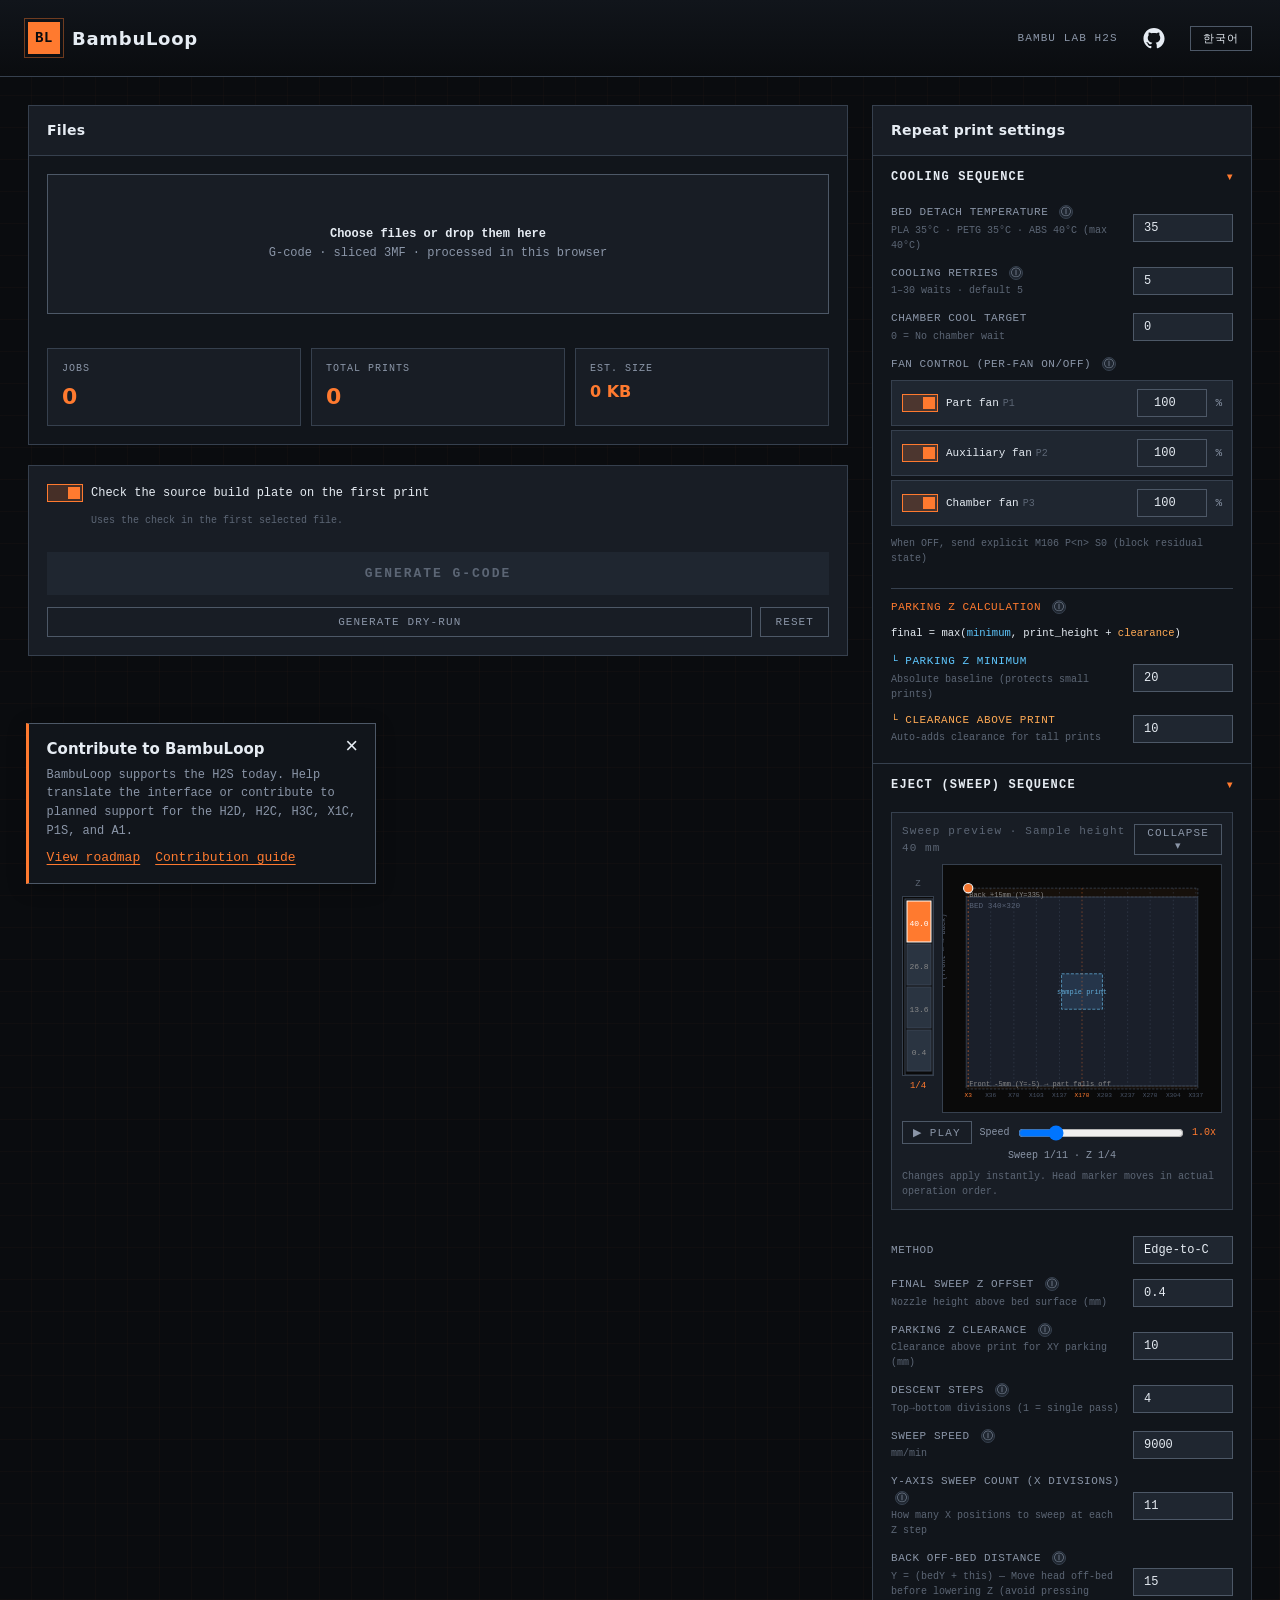
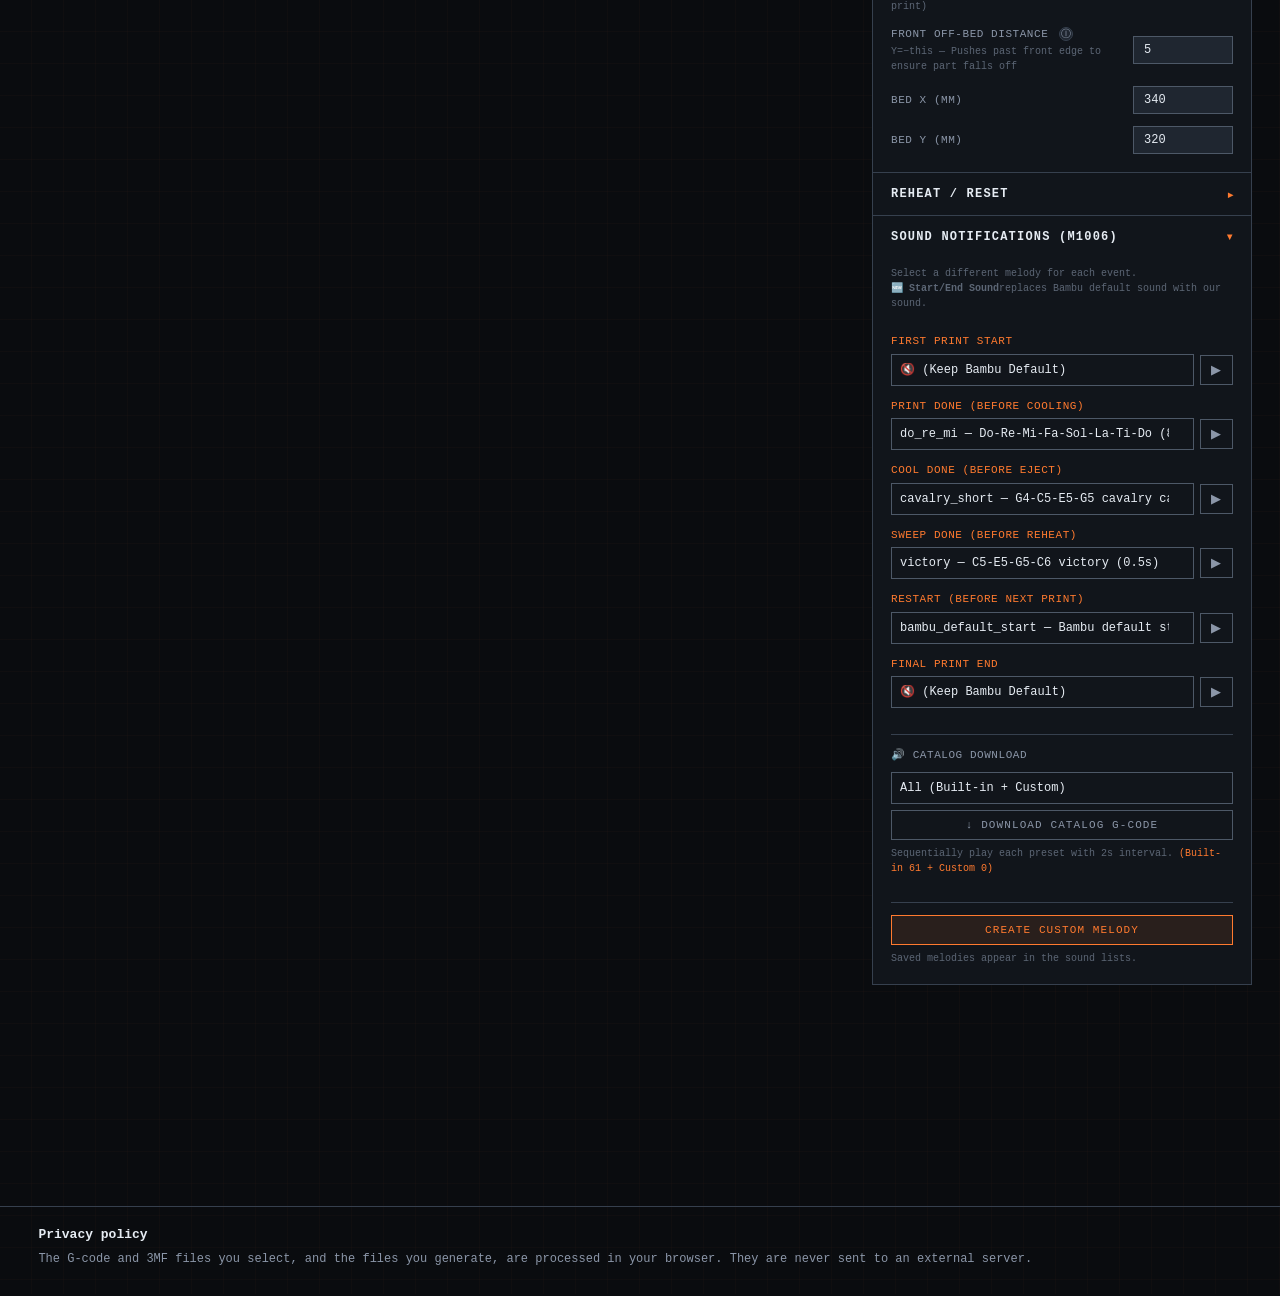
==== commit 7b71142f: "Default the UI to English and update contributor outreach and the printer roadmap" ====
--- a/docs/index.html
+++ b/docs/index.html
@@ -1,16 +1,39 @@
 <!DOCTYPE html>
-<html lang="ko">
+<html lang="en">
 <head>
 <meta charset="UTF-8" />
 <meta name="viewport" content="width=device-width, initial-scale=1.0" />
-<title>BambuLoop — Bambu H2S 자동 반복 인쇄</title>
+<meta name="description" content="Combine sliced G-code and 3MF files for repeat printing on the Bambu Lab, directly in your browser." />
+<title data-i18n="page_title">BambuLoop — Repeat Printing for Bambu Lab H2S</title>
 
 <link rel="icon" href="data:,">
 <link rel="stylesheet" href="./assets/style.css">
+<!-- Primer Octicons · mark-github-24 · e575f9b11ab2a713a02c387206315b3f0a85abaf
+MIT License
+
+Copyright (c) 2026 GitHub Inc.
+
+Permission is hereby granted, free of charge, to any person obtaining a copy
+of this software and associated documentation files (the "Software"), to deal
+in the Software without restriction, including without limitation the rights
+to use, copy, modify, merge, publish, distribute, sublicense, and/or sell
+copies of the Software, and to permit persons to whom the Software is
+furnished to do so, subject to the following conditions:
+
+The above copyright notice and this permission notice shall be included in all
+copies or substantial portions of the Software.
+
+THE SOFTWARE IS PROVIDED "AS IS", WITHOUT WARRANTY OF ANY KIND, EXPRESS OR
+IMPLIED, INCLUDING BUT NOT LIMITED TO THE WARRANTIES OF MERCHANTABILITY,
+FITNESS FOR A PARTICULAR PURPOSE AND NONINFRINGEMENT. IN NO EVENT SHALL THE
+AUTHORS OR COPYRIGHT HOLDERS BE LIABLE FOR ANY CLAIM, DAMAGES OR OTHER
+LIABILITY, WHETHER IN AN ACTION OF CONTRACT, TORT OR OTHERWISE, ARISING FROM,
+OUT OF OR IN CONNECTION WITH THE SOFTWARE OR THE USE OR OTHER DEALINGS IN THE
+SOFTWARE. -->
 </head>
 <body>
 
-<p id="fileNotice" class="notice" hidden>Pages 또는 로컬 HTTP 주소에서 열어 주세요. · Open this site over HTTP or HTTPS.</p>
+<p id="fileNotice" class="notice" hidden>Open this site over HTTP or HTTPS. · Pages 또는 로컬 HTTP 주소에서 열어 주세요.</p>
 <script>if (location.protocol === "file:") document.getElementById("fileNotice").hidden = false;</script>
 
 <header>
@@ -21,8 +44,14 @@
   <div class="status-bar">
     <span id="engineStatus" role="status" aria-live="polite" hidden></span>
     <span>Bambu Lab H2S</span>
-    <button id="langToggle" style="background:transparent; border:1px solid var(--line-2); color:var(--text); padding:4px 12px; cursor:pointer; font-family:inherit; font-size:11px; letter-spacing:0.1em;">
-      EN / KO
+    <a id="projectLink" class="github-project-link" href="https://github.com/kiwinux/BambuLoop" target="_blank" rel="noopener noreferrer" data-i18n-title="github_project" title="BambuLoop on GitHub">
+      <svg viewBox="0 0 24 24" width="22" height="22" fill="currentColor" aria-hidden="true" focusable="false">
+        <path d="M10.226 17.284c-2.965-.36-5.054-2.493-5.054-5.256 0-1.123.404-2.336 1.078-3.144-.292-.741-.247-2.314.09-2.965.898-.112 2.111.36 2.83 1.01.853-.269 1.752-.404 2.853-.404 1.1 0 1.999.135 2.807.382.696-.629 1.932-1.1 2.83-.988.315.606.36 2.179.067 2.942.72.854 1.101 2 1.101 3.167 0 2.763-2.089 4.852-5.098 5.234.763.494 1.28 1.572 1.28 2.807v2.336c0 .674.561 1.056 1.235.786 4.066-1.55 7.255-5.615 7.255-10.646C23.5 6.188 18.334 1 11.978 1 5.62 1 .5 6.188.5 12.545c0 4.986 3.167 9.12 7.435 10.669.606.225 1.19-.18 1.19-.786V20.63a2.9 2.9 0 0 1-1.078.224c-1.483 0-2.359-.808-2.987-2.313-.247-.607-.517-.966-1.034-1.033-.27-.023-.359-.135-.359-.27 0-.27.45-.471.898-.471.652 0 1.213.404 1.797 1.235.45.651.921.943 1.483.943.561 0 .92-.202 1.437-.719.382-.381.674-.718.944-.943" />
+      </svg>
+      <span class="visually-hidden" data-i18n="github_project">BambuLoop on GitHub</span>
+    </a>
+    <button id="langToggle" lang="ko" style="background:transparent; border:1px solid var(--line-2); color:var(--text); padding:4px 12px; cursor:pointer; font-family:inherit; font-size:11px; letter-spacing:0.1em;">
+      한국어
     </button>
   </div>
 </header>
@@ -33,13 +62,13 @@
     <!-- Upload -->
     <div class="panel">
       <div class="panel-header">
-        <span class="panel-title"><span data-i18n="panel_upload">파일</span></span>
+        <span class="panel-title"><span data-i18n="panel_upload">Files</span></span>
       </div>
       <div class="panel-body">
         <label class="dropzone" id="dropzone">
           <div class="dropzone-text">
-            <strong data-i18n="choose_files">파일을 선택하거나 여기에 놓으세요</strong><br>
-            <span data-i18n="file_types">G-code · 슬라이싱된 3MF · 브라우저에서 처리</span>
+            <strong data-i18n="choose_files">Choose files or drop them here</strong><br>
+            <span data-i18n="file_types">G-code · sliced 3MF · processed in this browser</span>
           </div>
           <input type="file" id="fileInput" multiple accept=".gcode,.gco,.g,.3mf" />
         </label>
@@ -47,15 +76,15 @@
         <div class="job-list" id="jobList"></div>
         <div class="summary">
           <div class="summary-card">
-            <div class="summary-label">JOBS</div>
+            <div class="summary-label" data-i18n="job_count">JOBS</div>
             <div class="summary-value" id="sumJobs">0</div>
           </div>
           <div class="summary-card">
-            <div class="summary-label">TOTAL PRINTS</div>
+            <div class="summary-label" data-i18n="total_prints">TOTAL PRINTS</div>
             <div class="summary-value" id="sumPrints">0</div>
           </div>
           <div class="summary-card">
-            <div class="summary-label">EST. SIZE</div>
+            <div class="summary-label" data-i18n="estimated_size">EST. SIZE</div>
             <div class="summary-value" id="sumSize" style="font-size:16px;">— KB</div>
           </div>
         </div>
@@ -85,24 +114,24 @@
         <label class="toggle">
           <input type="checkbox" id="verify_build_plate" aria-describedby="plateCheckSource" checked />
           <span class="toggle-track"></span>
-          <span class="toggle-label" data-i18n="verify_plate">첫 인쇄에서 원본 빌드 플레이트 확인</span>
+          <span class="toggle-label" data-i18n="verify_plate">Check the source build plate on the first print</span>
         </label>
         <div class="field-hint" id="plateCheckSource" role="status"></div>
       </div>
       <button class="btn-primary" id="generateBtn" disabled>
-        통합 G-code 생성
+        Generate G-code
       </button>
       <div style="display:flex; gap:8px;">
-        <button class="btn-secondary" id="dryRunBtn" style="flex:1;"><span data-i18n="btn_dryrun">드라이런 파일 생성</span></button>
-        <button class="btn-secondary" id="resetBtn" style="flex:0 0 auto;"><span data-i18n="btn_reset">초기화</span></button>
+        <button class="btn-secondary" id="dryRunBtn" style="flex:1;"><span data-i18n="btn_dryrun">Generate dry-run</span></button>
+        <button class="btn-secondary" id="resetBtn" style="flex:0 0 auto;"><span data-i18n="btn_reset">Reset</span></button>
       </div>
       <div class="result" id="result">
-        <div class="result-title"><span data-i18n="result_complete">생성 완료</span></div>
+        <div class="result-title"><span data-i18n="result_complete">File generated</span></div>
         <div class="result-stats">
-          <div>파일명: <span class="v" id="rFile">—</span></div>
-          <div>크기: <span class="v" id="rSize">—</span></div>
-          <div>총 라인: <span class="v" id="rLines">—</span></div>
-          <div>총 인쇄: <span class="v" id="rCopies">—</span></div>
+          <div>Filename: <span class="v" id="rFile">—</span></div>
+          <div>Size: <span class="v" id="rSize">—</span></div>
+          <div>Total Lines: <span class="v" id="rLines">—</span></div>
+          <div>Total Prints: <span class="v" id="rCopies">—</span></div>
         </div>
 
         <div class="field-hint" id="resultPlateCheck" aria-live="polite"></div>
@@ -112,33 +141,33 @@
           <div style="display:flex; align-items:center; justify-content:space-between; margin-bottom:8px; gap:8px; flex-wrap:wrap;">
             <div style="font-weight:700; font-size:13px;" id="safetyVerdict">—</div>
             <div style="display:flex; gap:6px; align-items:center;">
-              <span style="font-size:11px; color:var(--text-dim);"><span data-i18n="purge_margin">퍼징 마진</span></span>
+              <span style="font-size:11px; color:var(--text-dim);"><span data-i18n="purge_margin">Purge margin</span></span>
               <input type="number" id="safetyMargin" value="20" min="0" max="50" step="1" style="width:60px; background:var(--bg); color:var(--text); border:1px solid var(--line-2); padding:4px;" />
               <span style="font-size:11px; color:var(--text-dim);">mm</span>
-              <button class="btn-secondary" id="safetyRecheck" style="padding:4px 10px; font-size:11px;"><span data-i18n="safety_recheck">↻ 재검증</span></button>
+              <button class="btn-secondary" id="safetyRecheck" style="padding:4px 10px; font-size:11px;" data-i18n="safety_recheck" data-busy-i18n="checking">Re-validate</button>
             </div>
           </div>
           <div class="result-stats" style="grid-template-columns:1fr 1fr;">
-            <div>이동 명령: <span class="v" id="sMoves">—</span></div>
-            <div>실제 BBox: <span class="v" id="sBbox" style="font-size:11px;">—</span></div>
-            <div>인쇄 영역: <span class="v" id="sPrintable" style="font-size:11px;">—</span></div>
-            <div><span data-i18n="safety_physical">구간별 검사 범위</span> <span class="v" id="sPhysical" style="font-size:11px;">—</span></div>
+            <div>Move Commands: <span class="v" id="sMoves">—</span></div>
+            <div>Actual BBox: <span class="v" id="sBbox" style="font-size:11px;">—</span></div>
+            <div>Printable Area: <span class="v" id="sPrintable" style="font-size:11px;">—</span></div>
+            <div><span data-i18n="safety_physical">Envelope of checked paths</span> <span class="v" id="sPhysical" style="font-size:11px;">—</span></div>
           </div>
           <div style="display:flex; gap:8px; margin-top:8px;">
             <div style="flex:1; padding:8px; background:rgba(255,165,0,0.06); border-left:3px solid #f5a623;">
-              ⚠️ 영역 밖: <strong id="sSoftCount">0</strong>
-              <button class="btn-secondary" id="sSoftDetailBtn" style="padding:2px 8px; margin-left:6px; font-size:11px;" disabled><span data-i18n="safety_details">상세</span></button>
+              ⚠️ Out of Area: <strong id="sSoftCount">0</strong>
+              <button class="btn-secondary" id="sSoftDetailBtn" style="padding:2px 8px; margin-left:6px; font-size:11px;" disabled><span data-i18n="safety_details">Details</span></button>
             </div>
             <div style="flex:1; padding:8px; background:rgba(255,80,80,0.06); border-left:3px solid #e74c3c;">
-              ⛔ 충돌 위험: <strong id="sHardCount">0</strong>
-              <button class="btn-secondary" id="sHardDetailBtn" style="padding:2px 8px; margin-left:6px; font-size:11px;" disabled>상세</button>
+              ⛔ Collision Risk: <strong id="sHardCount">0</strong>
+              <button class="btn-secondary" id="sHardDetailBtn" style="padding:2px 8px; margin-left:6px; font-size:11px;" disabled>Details</button>
             </div>
           </div>
           <div class="field-hint" id="sHeader" style="margin-top:6px;"></div>
         </div>
 
         <p id="repackNote" class="notice" hidden></p>
-        <a class="btn-download" id="downloadLink" href="#" download>↓ 다운로드</a>
+        <a class="btn-download" id="downloadLink" href="#" download>↓ Download</a>
       </div>
     </div>
   </div>
@@ -147,13 +176,13 @@
   <aside>
     <div class="panel">
       <div class="panel-header">
-        <span class="panel-title"><span data-i18n="panel_settings">반복 인쇄 설정</span></span>
+        <span class="panel-title"><span data-i18n="panel_settings">Repeat print settings</span></span>
       </div>
 
       <!-- Cooling settings -->
       <div class="settings-section" data-section="cooling">
         <div class="settings-header">
-          <span><span data-i18n="section_cooling">냉각 시퀀스</span></span>
+          <span><span data-i18n="section_cooling">Cooling Sequence</span></span>
           <span class="chev">▾</span>
         </div>
         <div class="settings-body">
@@ -161,7 +190,7 @@
             <div class="field-row">
               <div>
                 <div class="field-label">
-                  <span data-i18n="bed_detach_temp">베드 분리 온도</span>
+                  <span data-i18n="bed_detach_temp">Bed Detach Temperature</span>
                   <span class="info-tip" data-tip="bed_detach_tip">ⓘ</span>
                 </div>
                 <div class="field-hint">PLA 35°C · PETG 35°C · ABS 40°C (max 40°C)</div>
@@ -172,8 +201,8 @@
           <div class="field">
             <div class="field-row">
               <div>
-                <div class="field-label">냉각 반복 횟수 <span class="info-tip" data-tip="cooling_retries_tip">ⓘ</span></div>
-                <div class="field-hint"><span data-i18n="cooling_wait_hint">1~30회 · 기본 5회</span></div>
+                <div class="field-label">Cooling Retries <span class="info-tip" data-tip="cooling_retries_tip">ⓘ</span></div>
+                <div class="field-hint"><span data-i18n="cooling_wait_hint">1–30 waits · default 5</span></div>
               </div>
               <input type="number" id="cooling_retries" value="5" min="1" max="30" />
             </div>
@@ -181,20 +210,20 @@
           <div class="field">
             <div class="field-row">
               <div>
-                <div class="field-label">챔버 냉각 목표</div>
-                <div class="field-hint">0 = 챔버 대기 안 함</div>
+                <div class="field-label">Chamber Cool Target</div>
+                <div class="field-hint">0 = No chamber wait</div>
               </div>
               <input type="number" id="cooling_chamber_temp" value="0" min="0" max="60" />
             </div>
           </div>
           <div class="field">
-            <div class="field-label" style="margin-bottom:4px;">팬 제어 (개별 ON/OFF) <span class="info-tip" data-tip="fan_tip">ⓘ</span></div>
+            <div class="field-label" style="margin-bottom:4px;">Fan Control (per-fan ON/OFF) <span class="info-tip" data-tip="fan_tip">ⓘ</span></div>
             <div class="fan-row" id="fan-row-p1">
               <label class="toggle">
                 <input type="checkbox" id="part_fan_enabled" aria-labelledby="part_fanLabel" checked />
                 <span class="toggle-track"></span>
               </label>
-              <div><span class="fan-name" id="part_fanLabel" data-i18n="part_fan">파트 쿨링</span><span class="fan-id">P1</span></div>
+              <div><span class="fan-name" id="part_fanLabel" data-i18n="part_fan">Part fan</span><span class="fan-id">P1</span></div>
               <input type="number" id="part_fan_speed" aria-labelledby="part_fanLabel" value="100" min="0" max="100" /><span class="fan-pct">%</span>
             </div>
             <div class="fan-row" id="fan-row-p2">
@@ -202,7 +231,7 @@
                 <input type="checkbox" id="aux_fan_enabled" aria-labelledby="aux_fanLabel" checked />
                 <span class="toggle-track"></span>
               </label>
-              <div><span class="fan-name" id="aux_fanLabel" data-i18n="aux_fan">AUX 보조 팬</span><span class="fan-id">P2</span></div>
+              <div><span class="fan-name" id="aux_fanLabel" data-i18n="aux_fan">Auxiliary fan</span><span class="fan-id">P2</span></div>
               <input type="number" id="aux_fan_speed" aria-labelledby="aux_fanLabel" value="100" min="0" max="100" /><span class="fan-pct">%</span>
             </div>
             <div class="fan-row" id="fan-row-p3">
@@ -210,15 +239,15 @@
                 <input type="checkbox" id="chamber_fan_enabled" aria-labelledby="chamber_fanLabel" checked />
                 <span class="toggle-track"></span>
               </label>
-              <div><span class="fan-name" id="chamber_fanLabel" data-i18n="chamber_fan">챔버 배기</span><span class="fan-id">P3</span></div>
+              <div><span class="fan-name" id="chamber_fanLabel" data-i18n="chamber_fan">Chamber fan</span><span class="fan-id">P3</span></div>
               <input type="number" id="chamber_fan_speed" aria-labelledby="chamber_fanLabel" value="100" min="0" max="100" /><span class="fan-pct">%</span>
             </div>
-            <div class="field-hint" style="margin-top:6px;">토글 OFF 시 명시적 M106 P&lt;n&gt; S0 전송 (잔류 상태 차단)</div>
+            <div class="field-hint" style="margin-top:6px;">When OFF, send explicit M106 P&lt;n&gt; S0 (block residual state)</div>
           </div>
           <!-- Parking Z (two values shown together) -->
           <div class="field" style="border-top:1px solid var(--line); margin-top:10px; padding-top:10px;">
             <div class="field-label" style="color:var(--accent); margin-bottom:4px;">
-              <span data-i18n="parking_z_group">파킹 Z 계산</span>
+              <span data-i18n="parking_z_group">Parking Z Calculation</span>
               <span class="info-tip" data-tip="parking_z_tip">ⓘ</span>
             </div>
             <div class="field-hint" style="margin-bottom:8px; font-family:monospace; font-size:10.5px; color:var(--text);">
@@ -226,15 +255,15 @@
             </div>
             <div class="field-row">
               <div>
-                <div class="field-label" style="color:#5fc8ff;">└ <span data-i18n="parking_z_min">파킹 Z 최소값</span></div>
-                <div class="field-hint" data-i18n="parking_z_min_hint">절대 baseline (작은 인쇄물 보호)</div>
+                <div class="field-label" style="color:#5fc8ff;">└ <span data-i18n="parking_z_min">Parking Z Minimum</span></div>
+                <div class="field-hint" data-i18n="parking_z_min_hint">Absolute baseline (protects small prints)</div>
               </div>
               <input type="number" id="cooling_park_z_min" value="20" min="20" max="320" />
             </div>
             <div class="field-row" style="margin-top:6px;">
               <div>
-                <div class="field-label" style="color:#ffaa55;">└ <span data-i18n="parking_z_clearance">인쇄물 위 여유</span></div>
-                <div class="field-hint" data-i18n="parking_z_clearance_hint">큰 인쇄물에 자동 여유 추가</div>
+                <div class="field-label" style="color:#ffaa55;">└ <span data-i18n="parking_z_clearance">Clearance Above Print</span></div>
+                <div class="field-hint" data-i18n="parking_z_clearance_hint">Auto-adds clearance for tall prints</div>
               </div>
               <input type="number" id="park_z_clearance" value="10" min="3" max="50" />
             </div>
@@ -245,21 +274,21 @@
       <!-- Eject settings -->
       <div class="settings-section" data-section="eject">
         <div class="settings-header">
-          <span><span data-i18n="section_eject">분리(밀어내기) 시퀀스</span></span>
+          <span><span data-i18n="section_eject">Eject (Sweep) Sequence</span></span>
           <span class="chev">▾</span>
         </div>
         <div class="settings-body">
           <!-- ==== Sweep visualization (live preview) ==== -->
           <div class="sweep-viz-wrap" style="margin-bottom:14px; border:1px solid var(--line); padding:10px; background:var(--bg-2);">
             <div style="display:flex; justify-content:space-between; align-items:center; margin-bottom:8px;">
-              <div style="font-size:11px; color:var(--text-faint); letter-spacing:0.1em;"><span data-i18n="sweep_preview">스윕 미리보기</span> <span id="previewHeight"></span></div>
-              <button class="btn-secondary" id="sweepVizToggle" style="padding:2px 10px; font-size:11px;">접기 ▾</button>
+              <div style="font-size:11px; color:var(--text-faint); letter-spacing:0.1em;"><span data-i18n="sweep_preview">Sweep preview</span> <span id="previewHeight"></span></div>
+              <button class="btn-secondary" id="sweepVizToggle" style="padding:2px 10px; font-size:11px;">Collapse ▾</button>
             </div>
             <div id="sweepVizContent">
               <div style="display:flex; gap:8px; align-items:flex-start;">
                 <!-- Z progress indicator (left side) -->
                 <div style="display:flex; flex-direction:column; align-items:center; padding-top:14px;">
-                  <div style="font-size:9px; color:var(--text-faint); margin-bottom:4px;">Z단</div>
+                  <div style="font-size:9px; color:var(--text-faint); margin-bottom:4px;">Z</div>
                   <svg id="sweepZBar" width="32" height="180" style="background:#0a0a0a; border:1px solid var(--line);"></svg>
                   <div id="sweepZLabel" style="font-size:9px; color:var(--accent); margin-top:4px;">1/4</div>
                 </div>
@@ -270,37 +299,37 @@
               </div>
               <!-- Controls -->
               <div style="display:flex; gap:8px; align-items:center; margin-top:8px; flex-wrap:wrap;">
-                <button class="btn-secondary" id="sweepPlayBtn" style="padding:4px 10px; font-size:11px; min-width:60px;"><span data-i18n="sweep_play">▶ 재생</span></button>
-                <span style="font-size:10px; color:var(--text-dim);"><span data-i18n="sweep_speed">속도</span></span>
+                <button class="btn-secondary" id="sweepPlayBtn" style="padding:4px 10px; font-size:11px; min-width:60px;"><span data-i18n="sweep_play">▶ Play</span></button>
+                <span style="font-size:10px; color:var(--text-dim);"><span data-i18n="sweep_speed">Speed</span></span>
                 <input type="range" id="sweepSpeed" min="0.5" max="3" step="0.5" value="1" style="flex:1; min-width:80px;" />
                 <span id="sweepSpeedLabel" style="font-size:10px; color:var(--accent); min-width:30px;">1.0x</span>
               </div>
               <div id="sweepStatus" style="font-size:10px; color:var(--text-dim); margin-top:4px; text-align:center;">—</div>
               <div class="field-hint" style="margin-top:6px;">
-                값을 바꾸면 즉시 반영됩니다. 헤드 마커는 실제 동작 순서대로 움직입니다.
-              </div>
-            </div>
-          </div>
-
-          <div class="field">
-            <div class="field-row">
-              <div><div class="field-label"><span data-i18n="method">방식</span></div></div>
+                Changes apply instantly. Head marker moves in actual operation order.
+              </div>
+            </div>
+          </div>
+
+          <div class="field">
+            <div class="field-row">
+              <div><div class="field-label"><span data-i18n="method">Method</span></div></div>
               <select id="eject_method">
-                <option value="multi_sweep">다중 스윕</option>
-                <option value="edge_to_center" selected>좌우 교차</option>
-                <option value="edge_to_center_bottom">좌우 교차 (바닥 고정)</option>
-                <option value="zigzag">지그재그</option>
-                <option value="sweep">단일 스윕</option>
-                <option value="bottom_only">바닥 반복 (낮은 오브젝트)</option>
-                <option value="none">사용 안 함</option>
+                <option value="multi_sweep">Multi Sweep</option>
+                <option value="edge_to_center" selected>Edge-to-Center</option>
+                <option value="edge_to_center_bottom">Edge-to-Center (Bottom)</option>
+                <option value="zigzag">Zigzag</option>
+                <option value="sweep">Single Sweep</option>
+                <option value="bottom_only">Bottom Only (short objects)</option>
+                <option value="none">None</option>
               </select>
             </div>
           </div>
           <div class="field">
             <div class="field-row">
               <div>
-                <div class="field-label">최종 스윕 Z 오프셋 <span class="info-tip" data-tip="eject_z_offset_tip">ⓘ</span></div>
-                <div class="field-hint">베드 표면 위 노즐 높이 (mm)</div>
+                <div class="field-label">Final Sweep Z Offset <span class="info-tip" data-tip="eject_z_offset_tip">ⓘ</span></div>
+                <div class="field-hint">Nozzle height above bed surface (mm)</div>
               </div>
               <input type="number" id="eject_z_offset" value="0.4" step="0.1" min="0" max="5" />
             </div>
@@ -308,8 +337,8 @@
           <div class="field">
             <div class="field-row">
               <div>
-                <div class="field-label">파킹 Z 여유 <span class="info-tip" data-tip="initial_z_clearance_tip">ⓘ</span></div>
-                <div class="field-hint">XY 파킹 시 인쇄물 위 여유 (mm)</div>
+                <div class="field-label">Parking Z Clearance <span class="info-tip" data-tip="initial_z_clearance_tip">ⓘ</span></div>
+                <div class="field-hint">Clearance above print for XY parking (mm)</div>
               </div>
               <input type="number" id="eject_z_start_offset" value="10" step="0.5" min="2" max="50" />
             </div>
@@ -317,8 +346,8 @@
           <div class="field">
             <div class="field-row">
               <div>
-                <div class="field-label">하강 단계 수 <span class="info-tip" data-tip="descent_steps_tip">ⓘ</span></div>
-                <div class="field-hint">위→아래 분할 횟수 (1=한번에)</div>
+                <div class="field-label">Descent Steps <span class="info-tip" data-tip="descent_steps_tip">ⓘ</span></div>
+                <div class="field-hint">Top→bottom divisions (1 = single pass)</div>
               </div>
               <input type="number" id="eject_descent_steps" value="4" min="1" max="10" />
             </div>
@@ -326,7 +355,7 @@
           <div class="field">
             <div class="field-row">
               <div>
-                <div class="field-label">스윕 속도 <span class="info-tip" data-tip="sweep_speed_tip">ⓘ</span></div>
+                <div class="field-label">Sweep Speed <span class="info-tip" data-tip="sweep_speed_tip">ⓘ</span></div>
                 <div class="field-hint">mm/min</div>
               </div>
               <input type="number" id="eject_speed" value="9000" min="500" max="12000" step="100" />
@@ -335,8 +364,8 @@
           <div class="field">
             <div class="field-row">
               <div>
-                <div class="field-label">Y축 스윕 횟수 (X 분할) <span class="info-tip" data-tip="x_passes_tip">ⓘ</span></div>
-                <div class="field-hint">한 단계에서 X 위치 몇 번 분할하여 스윕할지</div>
+                <div class="field-label">Y-axis sweep count (X divisions) <span class="info-tip" data-tip="x_passes_tip">ⓘ</span></div>
+                <div class="field-hint">How many X positions to sweep at each Z step</div>
               </div>
               <input type="number" id="eject_passes" value="11" min="1" max="30" />
             </div>
@@ -344,8 +373,8 @@
           <div class="field">
             <div class="field-row">
               <div>
-                <div class="field-label">후방 베드밖 거리 <span class="info-tip" data-tip="back_overhang_tip">ⓘ</span></div>
-                <div class="field-hint">Y = (bedY + this value) — 헤드를 베드 밖으로 보낸 뒤 Z 하강 (인쇄물 누름 방지)</div>
+                <div class="field-label">Back Off-bed Distance <span class="info-tip" data-tip="back_overhang_tip">ⓘ</span></div>
+                <div class="field-hint">Y = (bedY + this) — Move head off-bed before lowering Z (avoid pressing print)</div>
               </div>
               <input type="number" id="back_overhang_mm" value="15" min="0" max="30" />
             </div>
@@ -353,21 +382,21 @@
           <div class="field">
             <div class="field-row">
               <div>
-                <div class="field-label">전방 베드밖 거리 <span class="info-tip" data-tip="front_overhang_tip">ⓘ</span></div>
-                <div class="field-hint">Y=−이값 — 베드 앞면 넘어 인쇄물 낙하 보장</div>
+                <div class="field-label">Front Off-bed Distance <span class="info-tip" data-tip="front_overhang_tip">ⓘ</span></div>
+                <div class="field-hint">Y=−this — Pushes past front edge to ensure part falls off</div>
               </div>
               <input type="number" id="front_overhang_mm" value="5" min="0" max="20" />
             </div>
           </div>
           <div class="field">
             <div class="field-row">
-              <div><div class="field-label">베드 X (mm)</div></div>
+              <div><div class="field-label">Bed X (mm)</div></div>
               <input type="number" id="bed_size_x" value="340" min="100" max="500" />
             </div>
           </div>
           <div class="field">
             <div class="field-row">
-              <div><div class="field-label">베드 Y (mm)</div></div>
+              <div><div class="field-label">Bed Y (mm)</div></div>
               <input type="number" id="bed_size_y" value="320" min="100" max="500" />
             </div>
           </div>
@@ -377,48 +406,48 @@
       <!-- Reset / safety -->
       <div class="settings-section collapsed" data-section="reset">
         <div class="settings-header">
-          <span data-i18n="section_reheat">리셋 / 안전 / 재가열</span>
+          <span data-i18n="section_reheat">Reheat / Reset</span>
           <span class="chev">▾</span>
         </div>
         <div class="settings-body">
           <label class="toggle">
             <input type="checkbox" id="pause_after_eject" />
             <span class="toggle-track"></span>
-            <span class="toggle-label">분리 후 일시정지 (Handy 카메라로 검증)</span>
+            <span class="toggle-label">Pause after eject (verify with Handy camera)</span>
           </label>
-          <div class="field-hint" style="margin-left:46px;margin-top:-4px;">M400 U1 삽입. Bambu Handy/Studio에서 'Resume'으로 재개</div>
+          <div class="field-hint" style="margin-left:46px;margin-top:-4px;">Insert M400 U1. Resume via Bambu Handy/Studio.</div>
 
           <label class="toggle">
             <input type="checkbox" id="nozzle_clean_between" checked />
             <span class="toggle-track"></span>
-            <span class="toggle-label">노즐 클리닝 (G150.1)</span>
+            <span class="toggle-label">Nozzle Cleaning (G150.1)</span>
           </label>
-          <div class="field-hint" style="margin-left:46px;margin-top:-4px;">Bambu 플러싱 블록에 이미 포함됨. 플러싱 fallback 시에만 개별 적용.</div>
+          <div class="field-hint" style="margin-left:46px;margin-top:-4px;">Already in Bambu purge block. Only applied separately on purge fallback.</div>
 
           <label class="toggle">
             <input type="checkbox" id="rehome_xy_between" checked />
             <span class="toggle-track"></span>
-            <span class="toggle-label">XY 재호밍 (인쇄 사이)</span>
+            <span class="toggle-label">XY Re-home (between prints)</span>
           </label>
           <label class="toggle">
             <input type="checkbox" id="rehome_z_between" />
             <span class="toggle-track"></span>
-            <span class="toggle-label">Z 재호밍 (느림, 정밀 필요 시)</span>
+            <span class="toggle-label">Z Re-home (slow, only when precision needed)</span>
           </label>
           <label class="toggle">
             <input type="checkbox" id="purge_between" checked />
             <span class="toggle-track"></span>
-            <span class="toggle-label">플러싱 + 클리닝 (Bambu 표준)</span>
+            <span class="toggle-label">Purge + Clean (Bambu standard)</span>
           </label>
           <div class="field-hint" style="margin-left:46px; margin-top:-4px;">
-            가비지 캔으로 필라멘트 배출(E45) + G150.1 와이프 — 베드에 잔여물 없음.<br>
-            <span data-i18n="purge_source">슬라이서 파일의 필라멘트별 퍼징 설정을 사용합니다.</span>
-          </div>
-          <div class="field">
-            <div class="field-row">
-              <div>
-                <div class="field-label">Fallback 시만 사용</div>
-                <div class="field-hint">Bambu 블록 없을 때 수동 E 압출량 (legacy, 무시됨)</div>
+            Dump filament to garbage can (E45) + G150.1 wipe — no residue on bed.<br>
+            <span data-i18n="purge_source">Uses the filament purge settings from the sliced file.</span>
+          </div>
+          <div class="field">
+            <div class="field-row">
+              <div>
+                <div class="field-label">Fallback Only</div>
+                <div class="field-hint">Manual E extrude length when Bambu block absent (legacy, ignored)</div>
               </div>
               <input type="number" id="purge_length_mm" value="30" min="10" max="100" />
             </div>
@@ -426,15 +455,15 @@
 
           <!-- M73 progress recalc options -->
           <div class="field" style="border-top:1px solid var(--line); margin-top:10px; padding-top:10px;">
-            <div class="field-label" style="color:var(--accent);"><span data-i18n="m73_section">M73 진행률 재계산</span></div>
+            <div class="field-label" style="color:var(--accent);"><span data-i18n="m73_section">M73 Progress Recalculation</span></div>
             <div class="field-hint" style="margin-bottom:6px; line-height:1.5;">
-              원본 G-code 헤더의 시간을 기반으로 전체 bambuloop 누적 진행률 자동 계산.
-              <strong>항상 ON</strong> — 인쇄 사이 POST_PRINT 시간만 미세조정 가능.
-            </div>
-            <div class="field-row">
-              <div>
-                <div class="field-label"><span data-i18n="m73_override">사이클당 추가 시간 (분)</span></div>
-                <div class="field-hint">0 = 자동 추정 (냉각/분리/재가열/리셋 합산)</div>
+              Auto-recalculate cumulative bambuloop progress based on original G-code header time.
+              <strong>always ON</strong> — only POST_PRINT time between prints is adjustable.
+            </div>
+            <div class="field-row">
+              <div>
+                <div class="field-label"><span data-i18n="m73_override">Additional Time per Cycle (min)</span></div>
+                <div class="field-hint">0 = Auto-estimate (cool/eject/reheat/reset sum)</div>
               </div>
               <input type="number" id="post_print_override_min" value="0" min="0" max="60" step="1" />
             </div>
@@ -445,66 +474,64 @@
       <!-- Sound alert settings -->
       <div class="settings-section" data-section="sound">
         <div class="settings-header">
-          <span><span data-i18n="section_sound">사운드 알림 (M1006)</span></span>
+          <span><span data-i18n="section_sound">Sound Notifications (M1006)</span></span>
           <span class="chev">▾</span>
         </div>
         <div class="settings-body">
           <div class="field-hint" style="margin-bottom:10px;">
-            각 이벤트마다 다른 멜로디를 선택할 수 있습니다.<br>
-            🆕 <strong>시작/종료 사운드</strong>는 Bambu 정품 사운드를 우리 사운드로 교체합니다.
-          </div>
-
-          <div class="field">
-            <div class="field-label" style="color:var(--accent);"><span data-i18n="sound_event_start">첫 인쇄 시작</span></div>
-            <div style="display:flex; gap:6px; align-items:center;"><select id="sound_print_start" style="flex:1; min-width:0; background:var(--bg); color:var(--text); border:1.5px solid var(--line-2); padding:8px; font-family:inherit; font-size:12px;"></select><button class="btn-secondary sound-preview-btn" data-target="sound_print_start" style="padding:6px 10px; font-size:13px; flex-shrink:0;" title="브라우저에서 미리듣기">▶</button></div>
-          </div>
-
-          <div class="field">
-            <div class="field-label" style="color:var(--accent);"><span data-i18n="sound_event_done">프린팅 완료 (냉각 직전)</span></div>
-            <div style="display:flex; gap:6px; align-items:center;"><select id="sound_print_done" style="flex:1; min-width:0; background:var(--bg); color:var(--text); border:1.5px solid var(--line-2); padding:8px; font-family:inherit; font-size:12px;"></select><button class="btn-secondary sound-preview-btn" data-target="sound_print_done" style="padding:6px 10px; font-size:13px; flex-shrink:0;" title="브라우저에서 미리듣기">▶</button></div>
-          </div>
-
-          <div class="field">
-            <div class="field-label" style="color:var(--accent);"><span data-i18n="sound_event_cool">냉각 완료 (분리 직전)</span></div>
-            <div style="display:flex; gap:6px; align-items:center;"><select id="sound_cool_done" style="flex:1; min-width:0; background:var(--bg); color:var(--text); border:1.5px solid var(--line-2); padding:8px; font-family:inherit; font-size:12px;"></select><button class="btn-secondary sound-preview-btn" data-target="sound_cool_done" style="padding:6px 10px; font-size:13px; flex-shrink:0;" title="브라우저에서 미리듣기">▶</button></div>
-          </div>
-
-          <div class="field">
-            <div class="field-label" style="color:var(--accent);"><span data-i18n="sound_event_sweep">스윕 완료 (재가열 직전)</span></div>
-            <div style="display:flex; gap:6px; align-items:center;"><select id="sound_sweep_done" style="flex:1; min-width:0; background:var(--bg); color:var(--text); border:1.5px solid var(--line-2); padding:8px; font-family:inherit; font-size:12px;"></select><button class="btn-secondary sound-preview-btn" data-target="sound_sweep_done" style="padding:6px 10px; font-size:13px; flex-shrink:0;" title="브라우저에서 미리듣기">▶</button></div>
-          </div>
-
-          <div class="field">
-            <div class="field-label" style="color:var(--accent);"><span data-i18n="sound_event_restart">재시작 (다음 인쇄 직전)</span></div>
-            <div style="display:flex; gap:6px; align-items:center;"><select id="sound_restart" style="flex:1; min-width:0; background:var(--bg); color:var(--text); border:1.5px solid var(--line-2); padding:8px; font-family:inherit; font-size:12px;"></select><button class="btn-secondary sound-preview-btn" data-target="sound_restart" style="padding:6px 10px; font-size:13px; flex-shrink:0;" title="브라우저에서 미리듣기">▶</button></div>
-          </div>
-
-          <div class="field">
-            <div class="field-label" style="color:var(--accent);"><span data-i18n="sound_event_end">마지막 인쇄 종료</span></div>
-            <div style="display:flex; gap:6px; align-items:center;"><select id="sound_print_end" style="flex:1; min-width:0; background:var(--bg); color:var(--text); border:1.5px solid var(--line-2); padding:8px; font-family:inherit; font-size:12px;"></select><button class="btn-secondary sound-preview-btn" data-target="sound_print_end" style="padding:6px 10px; font-size:13px; flex-shrink:0;" title="브라우저에서 미리듣기">▶</button></div>
+            Select a different melody for each event.<br>
+            🆕 <strong>Start/End Sound</strong>replaces Bambu default sound with our sound.
+          </div>
+
+          <div class="field">
+            <div class="field-label" style="color:var(--accent);"><span data-i18n="sound_event_start">First print start</span></div>
+            <div style="display:flex; gap:6px; align-items:center;"><select id="sound_print_start" style="flex:1; min-width:0; background:var(--bg); color:var(--text); border:1.5px solid var(--line-2); padding:8px; font-family:inherit; font-size:12px;"></select><button class="btn-secondary sound-preview-btn" data-target="sound_print_start" style="padding:6px 10px; font-size:13px; flex-shrink:0;" data-i18n-title="sound_preview_title" title="Preview in browser">▶</button></div>
+          </div>
+
+          <div class="field">
+            <div class="field-label" style="color:var(--accent);"><span data-i18n="sound_event_done">Print Done (before cooling)</span></div>
+            <div style="display:flex; gap:6px; align-items:center;"><select id="sound_print_done" style="flex:1; min-width:0; background:var(--bg); color:var(--text); border:1.5px solid var(--line-2); padding:8px; font-family:inherit; font-size:12px;"></select><button class="btn-secondary sound-preview-btn" data-target="sound_print_done" style="padding:6px 10px; font-size:13px; flex-shrink:0;" data-i18n-title="sound_preview_title" title="Preview in browser">▶</button></div>
+          </div>
+
+          <div class="field">
+            <div class="field-label" style="color:var(--accent);"><span data-i18n="sound_event_cool">Cool Done (before eject)</span></div>
+            <div style="display:flex; gap:6px; align-items:center;"><select id="sound_cool_done" style="flex:1; min-width:0; background:var(--bg); color:var(--text); border:1.5px solid var(--line-2); padding:8px; font-family:inherit; font-size:12px;"></select><button class="btn-secondary sound-preview-btn" data-target="sound_cool_done" style="padding:6px 10px; font-size:13px; flex-shrink:0;" data-i18n-title="sound_preview_title" title="Preview in browser">▶</button></div>
+          </div>
+
+          <div class="field">
+            <div class="field-label" style="color:var(--accent);"><span data-i18n="sound_event_sweep">Sweep Done (before reheat)</span></div>
+            <div style="display:flex; gap:6px; align-items:center;"><select id="sound_sweep_done" style="flex:1; min-width:0; background:var(--bg); color:var(--text); border:1.5px solid var(--line-2); padding:8px; font-family:inherit; font-size:12px;"></select><button class="btn-secondary sound-preview-btn" data-target="sound_sweep_done" style="padding:6px 10px; font-size:13px; flex-shrink:0;" data-i18n-title="sound_preview_title" title="Preview in browser">▶</button></div>
+          </div>
+
+          <div class="field">
+            <div class="field-label" style="color:var(--accent);"><span data-i18n="sound_event_restart">Restart (before next print)</span></div>
+            <div style="display:flex; gap:6px; align-items:center;"><select id="sound_restart" style="flex:1; min-width:0; background:var(--bg); color:var(--text); border:1.5px solid var(--line-2); padding:8px; font-family:inherit; font-size:12px;"></select><button class="btn-secondary sound-preview-btn" data-target="sound_restart" style="padding:6px 10px; font-size:13px; flex-shrink:0;" data-i18n-title="sound_preview_title" title="Preview in browser">▶</button></div>
+          </div>
+
+          <div class="field">
+            <div class="field-label" style="color:var(--accent);"><span data-i18n="sound_event_end">Final print end</span></div>
+            <div style="display:flex; gap:6px; align-items:center;"><select id="sound_print_end" style="flex:1; min-width:0; background:var(--bg); color:var(--text); border:1.5px solid var(--line-2); padding:8px; font-family:inherit; font-size:12px;"></select><button class="btn-secondary sound-preview-btn" data-target="sound_print_end" style="padding:6px 10px; font-size:13px; flex-shrink:0;" data-i18n-title="sound_preview_title" title="Preview in browser">▶</button></div>
           </div>
 
           <div style="margin-top:14px; padding-top:12px; border-top:1px solid var(--line);">
-            <div class="field-label" style="margin-bottom:8px;"><span data-i18n="catalog_label">🔊 카탈로그 다운로드</span></div>
+            <div class="field-label" style="margin-bottom:8px;"><span data-i18n="catalog_label">🔊 Catalog Download</span></div>
             <select id="catalogMode" style="width:100%; background:var(--bg); color:var(--text); border:1.5px solid var(--line-2); padding:8px; font-family:inherit; font-size:12px; margin-bottom:6px;">
-              <option value="all"><span data-i18n="catalog_all">전체 (기본 + 커스텀)</span></option>
-              <option value="builtin"><span data-i18n="catalog_builtin">기본 프리셋만</span></option>
-              <option value="custom"><span data-i18n="catalog_custom">내 커스텀 멜로디만</span></option>
+              <option value="all"><span data-i18n="catalog_all">All (Built-in + Custom)</span></option>
+              <option value="builtin"><span data-i18n="catalog_builtin">Built-in Only</span></option>
+              <option value="custom"><span data-i18n="catalog_custom">My Custom Only</span></option>
             </select>
-            <button class="btn-secondary" id="soundCatalogBtn" style="width:100%;">
-              ↓ 카탈로그 G-code 다운로드
+            <button class="btn-secondary" id="soundCatalogBtn" style="width:100%;" data-i18n="btn_catalog" data-busy-i18n="generating">↓ Download Catalog G-code</button>
+            <div class="field-hint" style="margin-top:6px; line-height:1.5;">
+              Sequentially play each preset with 2s interval. <span id="soundCatalogCount" style="color:var(--accent);"></span>
+            </div>
+          </div>
+
+          <div style="margin-top:14px; padding-top:12px; border-top:1px solid var(--line);">
+            <button class="btn-secondary" id="customMelodyBtn" style="width:100%; background:rgba(255,122,47,0.1); border-color:var(--accent); color:var(--accent);">
+              Create Custom Melody
             </button>
             <div class="field-hint" style="margin-top:6px; line-height:1.5;">
-              각 프리셋 2초 간격 순차 재생. <span id="soundCatalogCount" style="color:var(--accent);"></span>
-            </div>
-          </div>
-
-          <div style="margin-top:14px; padding-top:12px; border-top:1px solid var(--line);">
-            <button class="btn-secondary" id="customMelodyBtn" style="width:100%; background:rgba(255,122,47,0.1); border-color:var(--accent); color:var(--accent);">
-              커스텀 멜로디 만들기
-            </button>
-            <div class="field-hint" style="margin-top:6px; line-height:1.5;">
-              <span data-i18n="melody_use">저장한 멜로디는 사운드 목록에서 선택할 수 있습니다.</span>
+              <span data-i18n="melody_use">Saved melodies appear in the sound lists.</span>
             </div>
           </div>
         </div>
@@ -513,9 +540,21 @@
   </aside>
 </main>
 
+<aside id="contributionNotice" class="contribution-notice" aria-labelledby="contributionHeading" hidden>
+  <h2 id="contributionHeading" data-i18n="contribute_heading">Contribute to BambuLoop</h2>
+  <button type="button" id="dismissContribution" data-i18n-title="dismiss_notice" title="Dismiss this notice">
+    <span aria-hidden="true">×</span><span class="visually-hidden" data-i18n="dismiss_notice">Dismiss this notice</span>
+  </button>
+  <p data-i18n="contribute_message">BambuLoop supports the H2S today. Help translate the interface or contribute to planned support for the H2D, H2C, H3C, X1C, P1S, and A1.</p>
+  <div class="contribution-links">
+    <a id="roadmapLink" href="https://github.com/kiwinux/BambuLoop#roadmap--contributing" target="_blank" rel="noopener noreferrer" data-i18n="view_roadmap">View roadmap</a>
+    <a href="https://github.com/kiwinux/BambuLoop/blob/main/CONTRIBUTING.md" target="_blank" rel="noopener noreferrer" data-i18n="contribution_guide">Contribution guide</a>
+  </div>
+</aside>
+
 <footer class="privacy-footer" aria-labelledby="privacyHeading">
-  <h2 id="privacyHeading" data-i18n="privacy_heading">개인정보 처리방침</h2>
-  <p data-i18n="privacy_files">선택한 G-code·3MF 파일과 생성된 결과 파일은 브라우저 안에서만 처리되며 외부 서버로 전송되지 않습니다.</p>
+  <h2 id="privacyHeading" data-i18n="privacy_heading">Privacy policy</h2>
+  <p data-i18n="privacy_files">The G-code and 3MF files you select, and the files you generate, are processed in your browser. They are never sent to an external server.</p>
 </footer>
 
 <!-- ============================================================ -->
@@ -543,63 +582,63 @@
 <div class="modal-backdrop" id="customMelodyModal" style="display:none;">
   <div class="modal-card" style="max-width:680px;">
     <div class="modal-header">
-      <span style="color:var(--accent); font-weight:700; letter-spacing:0.15em;"><span data-i18n="modal_melody_builder">커스텀 멜로디 빌더</span></span>
+      <span style="color:var(--accent); font-weight:700; letter-spacing:0.15em;"><span data-i18n="modal_melody_builder">Custom Melody Builder</span></span>
       <button class="modal-close" id="cmCancel">×</button>
     </div>
     <div class="modal-body">
       <p style="font-size:12px; color:var(--text-dim); margin-bottom:14px; line-height:1.6;">
-        음표를 추가/순서변경/삭제해서 멜로디를 만드세요.
-        <strong style="color:var(--accent);">브라우저 미리듣기</strong>는 즉시 가능 (모터 음과 다름),
-        <strong style="color:var(--accent);">프린터 미리듣기</strong>는 G-code 다운로드 후 프린터에서 실행.
+        Add / reorder / delete notes to compose your melody.
+        <strong style="color:var(--accent);">Browser Preview</strong>is instant (differs from motor sound),
+        <strong style="color:var(--accent);">Printer Preview</strong>requires downloading G-code and running on the printer.
       </p>
 
       <!-- Melody name -->
       <div class="field" style="margin-bottom:12px;">
-        <div class="field-label">멜로디 이름</div>
-        <input type="text" id="cmName" placeholder="예: 내 멜로디 1" data-placeholder-en="e.g. My Melody 1" data-placeholder-ko="예: 내 멜로디 1" style="width:100%; background:var(--bg); color:var(--text); border:1.5px solid var(--line-2); padding:8px; font-family:inherit; font-size:13px;" />
+        <div class="field-label">Melody Name</div>
+        <input type="text" id="cmName" placeholder="e.g. My Melody 1" data-placeholder-en="e.g. My Melody 1" data-placeholder-ko="예: 내 멜로디 1" style="width:100%; background:var(--bg); color:var(--text); border:1.5px solid var(--line-2); padding:8px; font-family:inherit; font-size:13px;" />
       </div>
 
       <!-- Add note (piano keyboard) -->
       <div style="border:1px solid var(--line); padding:12px; margin-bottom:12px;">
-        <div class="field-label" style="color:var(--accent); margin-bottom:8px;">▸ 🎹 피아노 (들리는 음역대 C4~D6)</div>
+        <div class="field-label" style="color:var(--accent); margin-bottom:8px;">▸ 🎹 Piano (audible range C4~D6)</div>
         <div class="field-hint" style="margin-bottom:8px;">
-          건반을 클릭하면 즉시 노트 추가 + 미리듣기. 길이는 아래 슬라이더로 미리 설정.
+          Click a key to instantly add a note with preview. Set length on the slider first.
         </div>
         <div class="piano-wrap">
           <div class="piano" id="pianoContainer"></div>
         </div>
         <div style="display:grid; grid-template-columns: 1fr auto; gap:8px; align-items:end; margin-top:10px;">
           <div>
-            <div class="field-hint" style="margin-bottom:3px;">길이: <span id="cmDurDisplay">0.2초</span> (B=<span id="cmDurTicks">20</span>)</div>
+            <div class="field-hint" style="margin-bottom:3px;">Length: <span id="cmDurDisplay">0.2s</span> (B=<span id="cmDurTicks">20</span>)</div>
             <input type="range" id="cmDuration" min="10" max="80" step="5" value="20" style="width:100%;" />
           </div>
-          <button class="btn-secondary" id="cmAddRest" style="padding:8px 16px;">+ 휴지</button>
+          <button class="btn-secondary" id="cmAddRest" style="padding:8px 16px;">+ Rest</button>
         </div>
       </div>
 
       <!-- Note list -->
       <div style="border:1px solid var(--line); padding:12px; margin-bottom:12px; min-height:80px; max-height:200px; overflow-y:auto;">
-        <div class="field-label" style="color:var(--accent); margin-bottom:8px;">▸ <span data-i18n="modal_melody_label">멜로디</span> (<span id="cmNoteCount">0</span><span class="cm-notes-suffix">음, </span><span id="cmTotalDur">0초</span>)</div>
+        <div class="field-label" style="color:var(--accent); margin-bottom:8px;">▸ <span data-i18n="modal_melody_label">Melody</span> (<span id="cmNoteCount">0</span><span class="cm-notes-suffix">notes, </span><span id="cmTotalDur">0s</span>)</div>
         <div id="cmNoteList" style="display:flex; flex-wrap:wrap; gap:6px;"></div>
-        <div id="cmEmptyHint" style="color:var(--text-faint); font-size:12px; text-align:center; padding:20px;">위에서 음을 추가하세요</div>
+        <div id="cmEmptyHint" style="color:var(--text-faint); font-size:12px; text-align:center; padding:20px;">Add notes above</div>
       </div>
 
       <!-- Preview -->
       <div style="display:grid; grid-template-columns:1fr 1fr; gap:8px; margin-bottom:12px;">
-        <button class="btn-secondary" id="cmPreviewBrowser"><span data-i18n="btn_preview_browser">🔊 브라우저 미리듣기</span></button>
-        <button class="btn-secondary" id="cmPreviewPrinter"><span data-i18n="btn_preview_printer">📥 프린터 G-code 다운로드</span></button>
+        <button class="btn-secondary" id="cmPreviewBrowser"><span data-i18n="btn_preview_browser">🔊 Browser Preview</span></button>
+        <button class="btn-secondary" id="cmPreviewPrinter"><span data-i18n="btn_preview_printer">📥 Download Printer G-code</span></button>
       </div>
 
       <!-- Saved melodies -->
       <div style="border-top:1px solid var(--line); padding-top:12px;">
-        <div class="field-label" style="color:var(--accent); margin-bottom:8px;">▸ 저장된 커스텀 멜로디 (<span id="cmSavedCount">0</span>개, 무제한 추가)</div>
+        <div class="field-label" style="color:var(--accent); margin-bottom:8px;">▸ Saved Custom Melodies (<span id="cmSavedCount">0</span>, unlimited)</div>
         <div id="cmSavedList" style="display:flex; flex-direction:column; gap:6px; max-height:240px; overflow-y:auto;"></div>
-        <div data-i18n="no_saved_melodies" id="cmSavedEmpty" style="color:var(--text-faint); font-size:12px; text-align:center; padding:8px;">저장된 멜로디 없음</div>
+        <div data-i18n="no_saved_melodies" id="cmSavedEmpty" style="color:var(--text-faint); font-size:12px; text-align:center; padding:8px;">No saved melodies</div>
       </div>
     </div>
     <div class="modal-footer">
-      <button class="btn-secondary" id="cmClear"><span data-i18n="btn_new_melody">새 멜로디</span></button>
-      <button class="btn-primary" id="cmSave" style="padding:10px 24px;"><span data-i18n="btn_save_melody">멜로디 저장</span></button>
+      <button class="btn-secondary" id="cmClear"><span data-i18n="btn_new_melody">New melody</span></button>
+      <button class="btn-primary" id="cmSave" style="padding:10px 24px;"><span data-i18n="btn_save_melody">Save melody</span></button>
     </div>
   </div>
 </div>
@@ -612,79 +651,79 @@
 <div class="modal-backdrop" id="dryRunModal" style="display:none;">
   <div class="modal-card">
     <div class="modal-header">
-      <span style="color:var(--accent); font-weight:700; letter-spacing:0.15em;">드라이런 옵션</span>
+      <span style="color:var(--accent); font-weight:700; letter-spacing:0.15em;">⚡ DRY-RUN OPTIONS</span>
       <button class="modal-close" id="drCancel">×</button>
     </div>
     <div class="modal-body">
       <p style="font-size:12px; color:var(--text-dim); margin-bottom:14px; line-height:1.5;">
-        실제 인쇄 없이 자동화 시퀀스만 검증합니다.<br>
-        포함할 phase를 선택하세요. <strong style="color:var(--accent);">대기 OFF</strong>는 M190/M109 등 온도 도달 대기를 생략하여 빠른 검증이 가능합니다.
+        Validate automation sequence only (no actual print).<br>
+        Select phases to include. <strong style="color:var(--accent);">wait OFF</strong>skips M190/M109 wait-for-temp commands for fast validation.
       </p>
 
       <div class="dr-row">
         <label class="dr-toggle">
           <input type="checkbox" id="dr_include_cooling" checked>
-          <span class="dr-label">냉각 시퀀스 포함</span>
+          <span class="dr-label">Include Cooling</span>
         </label>
         <label class="dr-toggle dr-sub">
           <input type="checkbox" id="dr_wait_cooling">
-          <span class="dr-label">└ 냉각 완료 대기 (M190 R)</span>
+          <span class="dr-label">└ Wait for cool done (M190 R)</span>
         </label>
       </div>
 
       <div class="dr-row">
         <label class="dr-toggle">
           <input type="checkbox" id="dr_include_eject" checked>
-          <span class="dr-label">분리(스윕) 시퀀스 포함</span>
+          <span class="dr-label">Include Eject (Sweep)</span>
         </label>
       </div>
 
       <div class="dr-row">
         <label class="dr-toggle">
           <input type="checkbox" id="dr_include_reheat" checked>
-          <span class="dr-label">재가열 시퀀스 포함</span>
+          <span class="dr-label">Include Reheat</span>
         </label>
         <label class="dr-toggle dr-sub">
           <input type="checkbox" id="dr_wait_reheat">
-          <span class="dr-label">└ 재가열 완료 대기 (M190/M109)</span>
+          <span class="dr-label">└ Wait for reheat done (M190/M109)</span>
         </label>
       </div>
 
       <div class="dr-row">
         <label class="dr-toggle">
           <input type="checkbox" id="dr_include_reset" checked>
-          <span class="dr-label">리셋 (재호밍/퍼지) 포함</span>
+          <span class="dr-label">Include Reset (re-home/purge)</span>
         </label>
       </div>
 
       <div style="border-top:1px solid var(--line); margin:14px 0 10px; padding-top:10px;">
-        <div style="font-size:11px; color:var(--text-faint); text-transform:uppercase; letter-spacing:0.15em; margin-bottom:8px;">▸ 시작 시퀀스 최적화</div>
+        <div style="font-size:11px; color:var(--text-faint); text-transform:uppercase; letter-spacing:0.15em; margin-bottom:8px;">▸ Start Sequence Optimization</div>
         <label class="dr-toggle">
           <input type="checkbox" id="dr_minimal_start">
-          <span class="dr-label">⚡ 최소 시작 시퀀스 (캘리브레이션 생략)</span>
+          <span class="dr-label">⚡ Minimal Start (skip calibration)</span>
         </label>
         <div class="field-hint" style="margin-left:26px; line-height:1.5; margin-top:2px; margin-bottom:8px;">
-          유지: <strong style="color:var(--green);">G28 (Z/XY 호밍), 가열, AMS 로드</strong><br>
-          제거: <strong style="color:var(--yellow);">오토 레벨링(G29), 유량/진동 보정, 필라멘트 프라이밍, 노즐 와이프 반복</strong>
+          Kept: <strong style="color:var(--green);">G28 (Z/XY home), heating, AMS load</strong><br>
+          Removed: <strong style="color:var(--yellow);">Auto-leveling (G29), flow/vibration calib, filament priming, nozzle wipe loop</strong>
         </div>
 
         <label class="dr-toggle">
           <input type="checkbox" id="dr_skip_ams_load">
-          <span class="dr-label">🚫 AMS 필라멘트 로드 스킵</span>
+          <span class="dr-label">🚫 Skip AMS Filament Load</span>
         </label>
         <div class="field-hint" style="margin-left:26px; line-height:1.5; margin-top:2px; margin-bottom:8px;">
-          추가 제거: <strong style="color:var(--yellow);">T0/M620/M621 (AMS 슬롯 선택), 플러싱 블록(E45)</strong><br>
-          <span style="color:var(--text-faint);">→ 필라멘트 없이 순수 가열 + 스윕 + 클리닝 테스트. 종료 시 간소화됨.</span>
+          Also removed: <strong style="color:var(--yellow);">T0/M620/M621 (AMS slot select), purge block (E45)</strong><br>
+          <span style="color:var(--text-faint);">→ Pure heat + sweep + clean test without filament. Simplified termination.</span>
         </div>
       </div>
 
       <div style="border-top:1px solid var(--line); margin:14px 0 10px; padding-top:10px;">
-        <div style="font-size:11px; color:var(--text-faint); text-transform:uppercase; letter-spacing:0.15em; margin-bottom:8px;">▸ 반복 사이클</div>
+        <div style="font-size:11px; color:var(--text-faint); text-transform:uppercase; letter-spacing:0.15em; margin-bottom:8px;">▸ Repeat Cycles</div>
         <div class="field">
           <div class="field-row">
             <div>
-              <div class="field-label">사이클 수</div>
-              <div class="field-hint">1~10 회 반복 — 각 사이클 사이에 가짜 body 삽입</div>
+              <div class="field-label">Cycle Count</div>
+              <div class="field-hint">1–10 cycles — fake body inserted between cycles</div>
             </div>
             <input type="number" id="dr_cycles" value="1" min="1" max="10" style="width:80px;" />
           </div>
@@ -692,14 +731,14 @@
       </div>
 
       <div class="dr-info" id="drInfo">
-        시뮬레이션 — 인쇄높이 <strong id="drInfoH">40</strong>mm /
-        노즐 <strong id="drInfoN">220</strong>°C / 베드 <strong id="drInfoB">55</strong>°C
-        <br><span id="drInfoSample" style="color:var(--text-faint);">시작 G-code: 기본값 (업로드 파일 없음)</span>
+        Simulation — Print Height <strong id="drInfoH">40</strong>mm /
+        Nozzle <strong id="drInfoN">220</strong>°C / Bed <strong id="drInfoB">55</strong>°C
+        <br><span id="drInfoSample" style="color:var(--text-faint);">Start G-code: defaults (no uploaded file)</span>
       </div>
     </div>
     <div class="modal-footer">
-      <button class="btn-secondary" id="drCancel2">취소</button>
-      <button class="btn-primary" id="drGenerate" style="padding:10px 24px;">▶ 생성</button>
+      <button class="btn-secondary" id="drCancel2">Cancel</button>
+      <button class="btn-primary" id="drGenerate" data-i18n="generate_dry" data-busy-i18n="generating" style="padding:10px 24px;">▶ Generate</button>
     </div>
   </div>
 </div>
--- a/docs/assets/style.css
+++ b/docs/assets/style.css
@@ -569,3 +569,45 @@
 
 .plate-check-setting { margin-bottom: 12px; }
 .plate-check-setting .field-hint { margin: 4px 0 0 44px; overflow-wrap: anywhere; }
+
+.visually-hidden {
+  position: absolute; width: 1px; height: 1px; padding: 0; margin: -1px;
+  overflow: hidden; clip-path: inset(50%); white-space: nowrap;
+}
+.github-project-link {
+  display: inline-flex; align-items: center; justify-content: center;
+  width: 40px; height: 40px; color: var(--text); border-radius: 4px;
+}
+.github-project-link:hover { color: var(--accent); }
+.contribution-notice {
+  position: sticky; bottom: max(16px, env(safe-area-inset-bottom)); z-index: 40;
+  width: min(350px, calc(100% - 32px));
+  margin: 12px auto 12px clamp(16px, 2vw, 28px);
+  padding: 15px 18px; color: var(--text); background: var(--bg-1);
+  border: 1px solid var(--line-2); border-left: 3px solid var(--accent);
+  box-shadow: 0 4px 18px rgb(0 0 0 / .22);
+}
+.contribution-notice h2 { margin: 0 32px 6px 0; font: 600 15px/1.4 var(--display); }
+.contribution-notice p { font-size: 12px; line-height: 1.55; color: var(--text-dim); }
+.contribution-notice button {
+  position: absolute; top: 2px; right: 3px; width: 40px; height: 40px;
+  border: 0; background: transparent; color: var(--text); font-size: 22px; cursor: pointer;
+}
+.contribution-links { display: flex; flex-wrap: wrap; gap: 6px 15px; margin-top: 8px; }
+.contribution-links a { color: var(--accent); text-underline-offset: 3px; }
+.contribution-notice :focus-visible, .github-project-link:focus-visible {
+  outline: 2px solid var(--accent); outline-offset: 2px;
+}
+@media (max-width: 640px) {
+  .contribution-notice {
+    bottom: max(10px, env(safe-area-inset-bottom));
+    width: min(350px, calc(100% - 24px)); margin-left: 12px;
+  }
+  .toast { top: 80px; bottom: auto; right: 12px; max-width: calc(100% - 24px); }
+}
+@media (max-height: 440px) {
+  .contribution-notice { position: relative; bottom: auto; z-index: auto; }
+}
+@media (pointer: coarse) {
+  .github-project-link, .contribution-notice button { width: 44px; height: 44px; }
+}
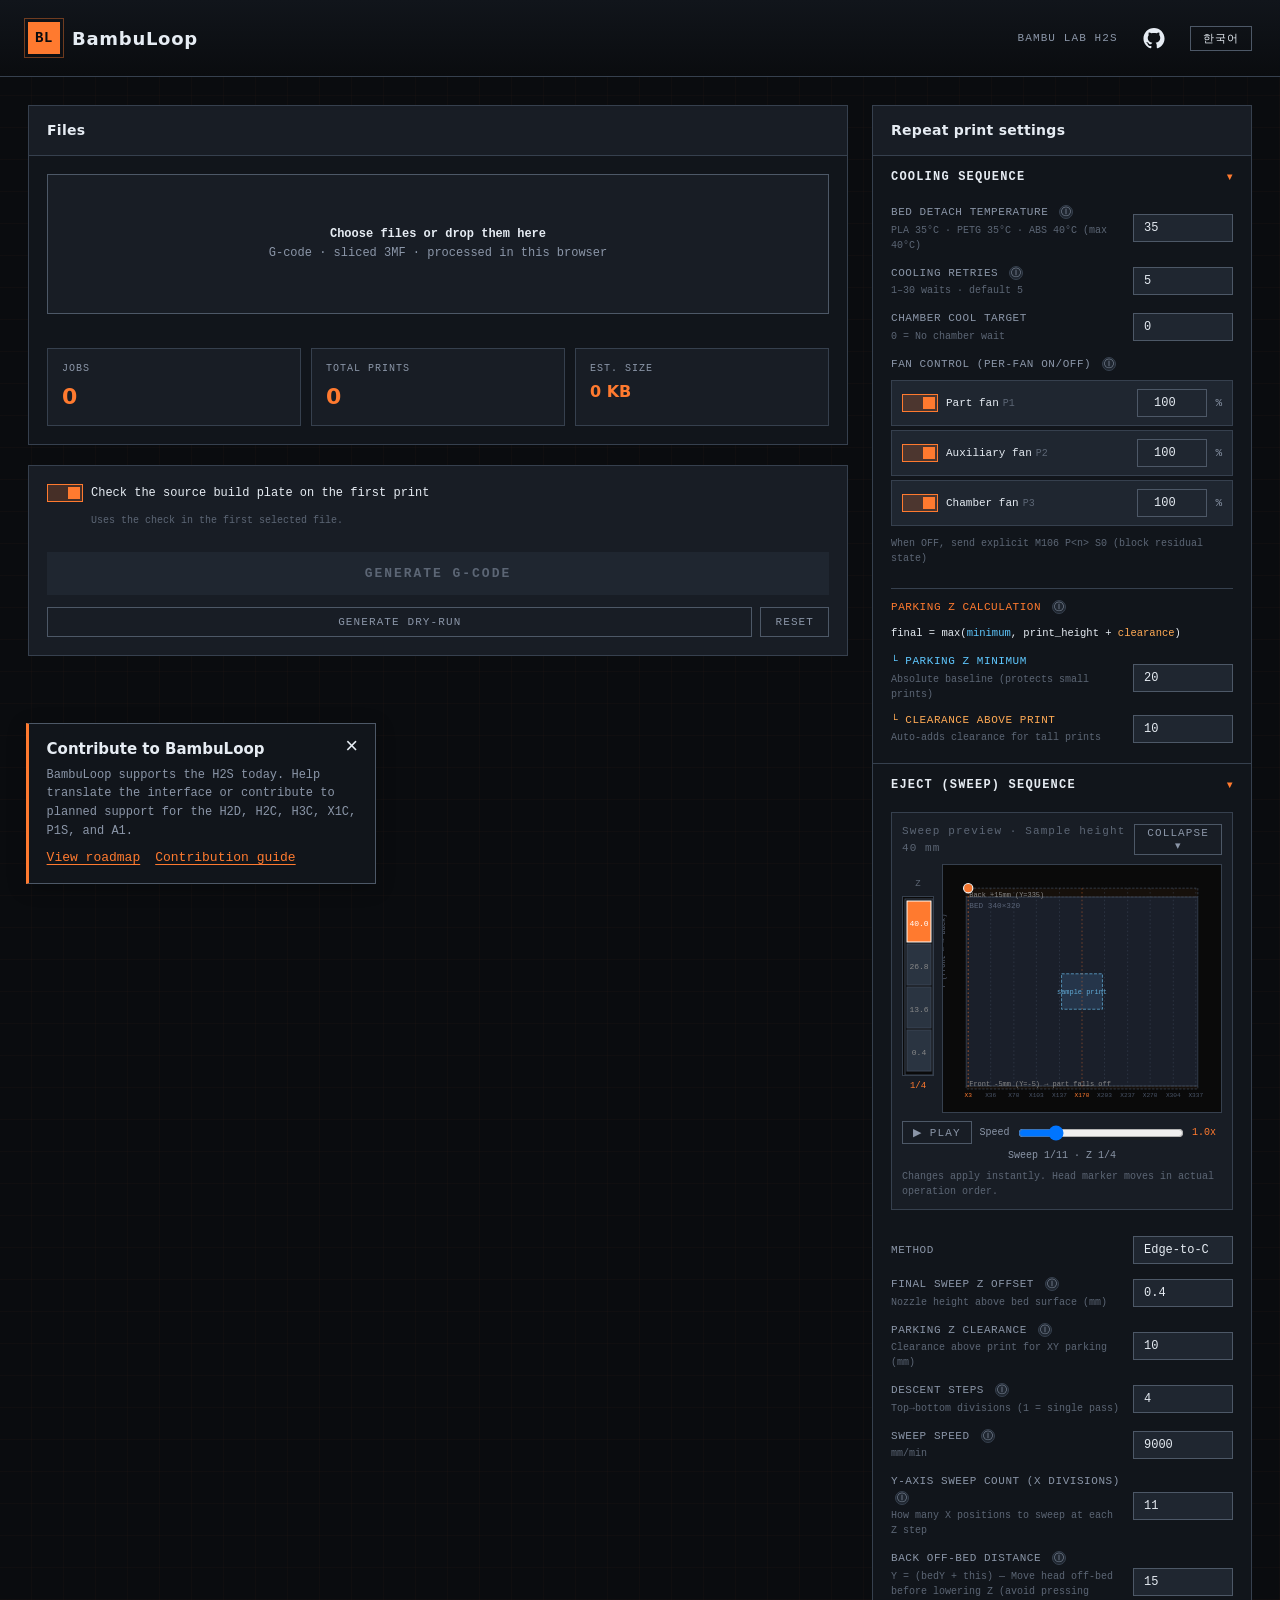
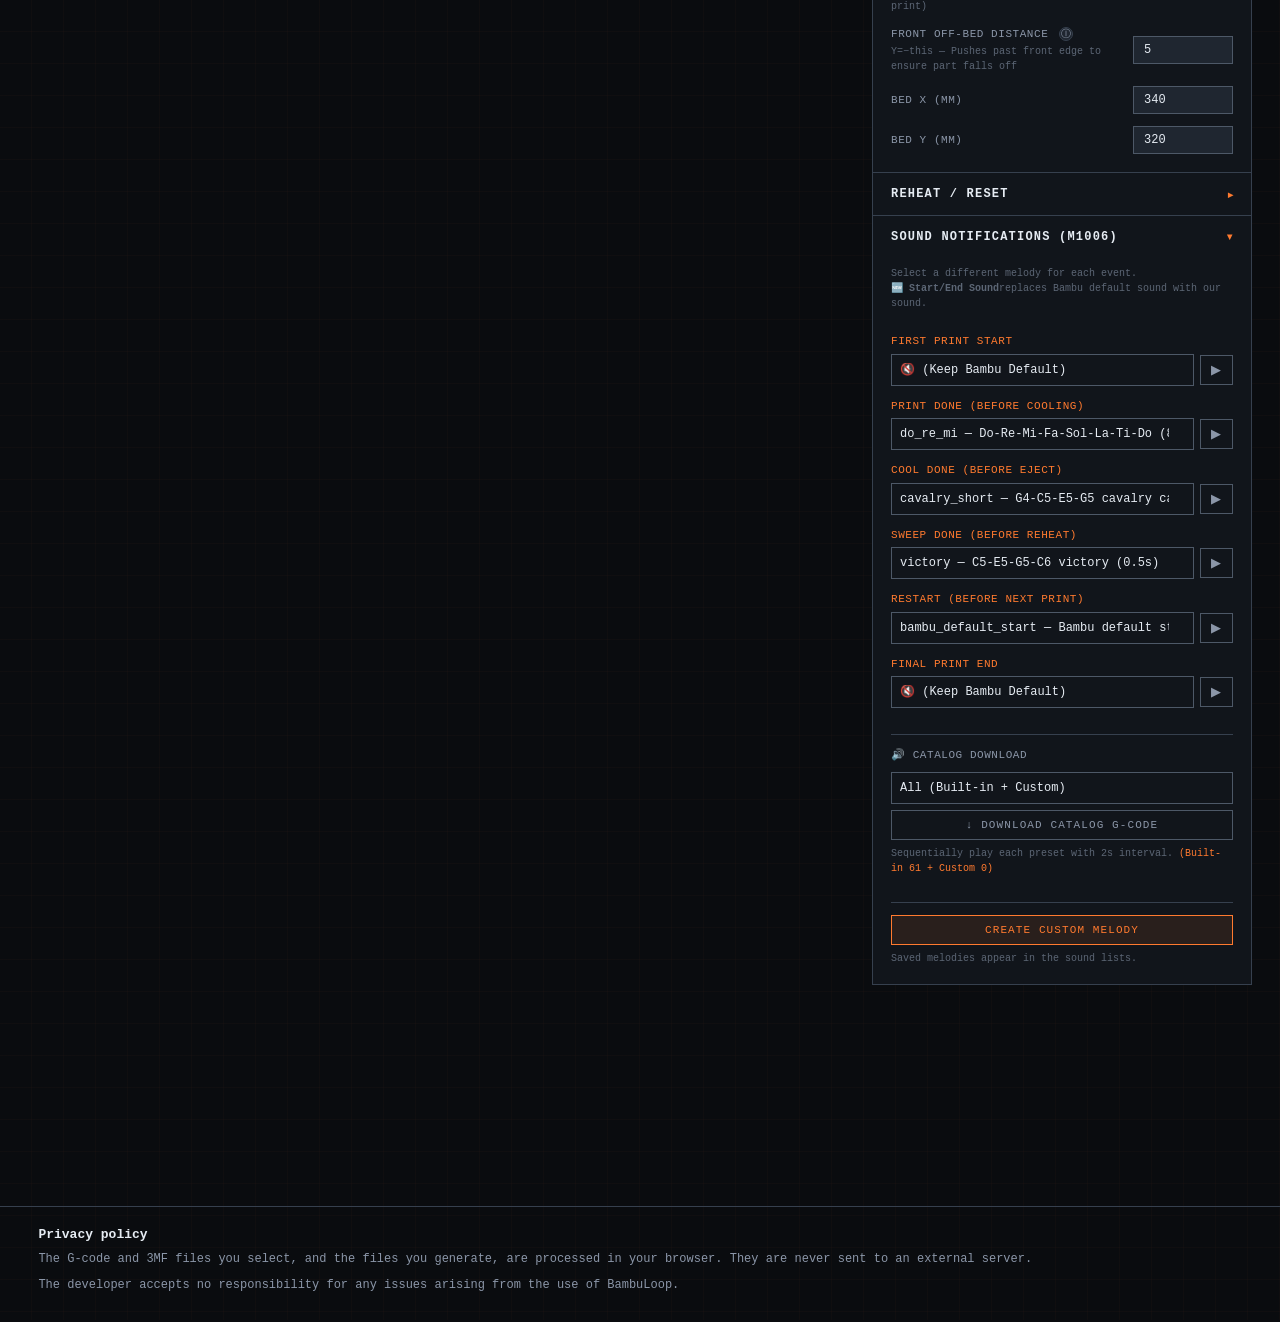
==== commit daf84fc8: "Distinguish expected H2S moves from warnings and refresh project documentation" ====
--- a/docs/index.html
+++ b/docs/index.html
@@ -141,8 +141,8 @@
           <div style="display:flex; align-items:center; justify-content:space-between; margin-bottom:8px; gap:8px; flex-wrap:wrap;">
             <div style="font-weight:700; font-size:13px;" id="safetyVerdict">—</div>
             <div style="display:flex; gap:6px; align-items:center;">
-              <span style="font-size:11px; color:var(--text-dim);"><span data-i18n="purge_margin">Purge margin</span></span>
-              <input type="number" id="safetyMargin" value="20" min="0" max="50" step="1" style="width:60px; background:var(--bg); color:var(--text); border:1px solid var(--line-2); padding:4px;" />
+              <label for="safetyMargin" style="font-size:11px; color:var(--text-dim);" data-i18n="warning_margin">Warning margin</label>
+              <input type="number" id="safetyMargin" value="0" min="0" max="50" step="any" data-i18n-title="warning_margin_help" title="For ordinary moves, this distance extends the yellow warning range in X, Y and upper Z." style="width:60px; background:var(--bg); color:var(--text); border:1px solid var(--line-2); padding:4px;" />
               <span style="font-size:11px; color:var(--text-dim);">mm</span>
               <button class="btn-secondary" id="safetyRecheck" style="padding:4px 10px; font-size:11px;" data-i18n="safety_recheck" data-busy-i18n="checking">Re-validate</button>
             </div>
@@ -151,16 +151,20 @@
             <div>Move Commands: <span class="v" id="sMoves">—</span></div>
             <div>Actual BBox: <span class="v" id="sBbox" style="font-size:11px;">—</span></div>
             <div>Printable Area: <span class="v" id="sPrintable" style="font-size:11px;">—</span></div>
-            <div><span data-i18n="safety_physical">Envelope of checked paths</span> <span class="v" id="sPhysical" style="font-size:11px;">—</span></div>
-          </div>
-          <div style="display:flex; gap:8px; margin-top:8px;">
-            <div style="flex:1; padding:8px; background:rgba(255,165,0,0.06); border-left:3px solid #f5a623;">
-              ⚠️ Out of Area: <strong id="sSoftCount">0</strong>
-              <button class="btn-secondary" id="sSoftDetailBtn" style="padding:2px 8px; margin-left:6px; font-size:11px;" disabled><span data-i18n="safety_details">Details</span></button>
-            </div>
-            <div style="flex:1; padding:8px; background:rgba(255,80,80,0.06); border-left:3px solid #e74c3c;">
-              ⛔ Collision Risk: <strong id="sHardCount">0</strong>
-              <button class="btn-secondary" id="sHardDetailBtn" style="padding:2px 8px; margin-left:6px; font-size:11px;" disabled>Details</button>
+            <div><span data-i18n="warning_bounds">Ordinary move warning range</span> <span class="v" id="sPhysical" style="font-size:11px;">—</span></div>
+          </div>
+          <div class="safety-groups">
+            <div data-safety-group="expected">
+              <span data-i18n="safety_expected">Expected out-of-area moves</span> <strong id="sExpectedCount">0</strong>
+              <button class="btn-secondary" id="sExpectedDetailBtn" disabled><span data-i18n="safety_details">Details</span></button>
+            </div>
+            <div data-safety-group="soft">
+              <span data-i18n="safety_soft">Out of Area</span> <strong id="sSoftCount">0</strong>
+              <button class="btn-secondary" id="sSoftDetailBtn" disabled><span data-i18n="safety_details">Details</span></button>
+            </div>
+            <div data-safety-group="hard">
+              <span data-i18n="safety_hard">Collision Risk</span> <strong id="sHardCount">0</strong>
+              <button class="btn-secondary" id="sHardDetailBtn" disabled><span data-i18n="safety_details">Details</span></button>
             </div>
           </div>
           <div class="field-hint" id="sHeader" style="margin-top:6px;"></div>
@@ -552,9 +556,10 @@
   </div>
 </aside>
 
-<footer class="privacy-footer" aria-labelledby="privacyHeading">
+<footer class="privacy-footer">
   <h2 id="privacyHeading" data-i18n="privacy_heading">Privacy policy</h2>
   <p data-i18n="privacy_files">The G-code and 3MF files you select, and the files you generate, are processed in your browser. They are never sent to an external server.</p>
+  <p data-i18n="developer_notice">The developer accepts no responsibility for any issues arising from the use of BambuLoop.</p>
 </footer>
 
 <!-- ============================================================ -->
--- a/docs/assets/style.css
+++ b/docs/assets/style.css
@@ -351,11 +351,19 @@
 .result-title { color: var(--green); font-weight: 600; font-size: 12px; margin-bottom: 8px; text-transform: uppercase; letter-spacing: 0.1em; }
 .result-stats { display: grid; grid-template-columns: 1fr 1fr; gap: 8px; font-size: 11px; color: var(--text-dim); margin-bottom: 12px; }
 .result-stats .v { color: var(--text); font-weight: 600; }
+.safety-groups {
+  display: grid; grid-template-columns: repeat(auto-fit, minmax(min(100%, 180px), 1fr));
+  gap: 8px; margin-top: 8px;
+}
+.safety-groups > div { padding: 8px; border-left: 3px solid var(--text-dim); background: var(--bg-2); }
+.safety-groups [data-safety-group="soft"] { border-color: #f5a623; background: rgba(245,166,35,0.06); }
+.safety-groups [data-safety-group="hard"] { border-color: #e74c3c; background: rgba(231,76,60,0.08); }
+.safety-groups button { padding: 2px 8px; margin-left: 6px; }
 .btn-download {
   display: inline-block; width: 100%; text-align: center;
   background: var(--green); color: var(--bg-0);
   padding: 10px; text-decoration: none; font-weight: 700;
-  text-transform: uppercase; letter-spacing: 0.1em; font-size: 12px;
+  letter-spacing: 0.1em; font-size: 12px;
   font-family: var(--mono);
 }
 .btn-download:hover { background: #7ce098; }
@@ -566,6 +574,7 @@
 }
 .privacy-footer h2 { margin: 0 0 6px; color: var(--text); font-size: 13px; }
 .privacy-footer p { margin: 0; font-size: 12px; line-height: 1.65; }
+.privacy-footer p + p { margin-top: 6px; }
 
 .plate-check-setting { margin-bottom: 12px; }
 .plate-check-setting .field-hint { margin: 4px 0 0 44px; overflow-wrap: anywhere; }
